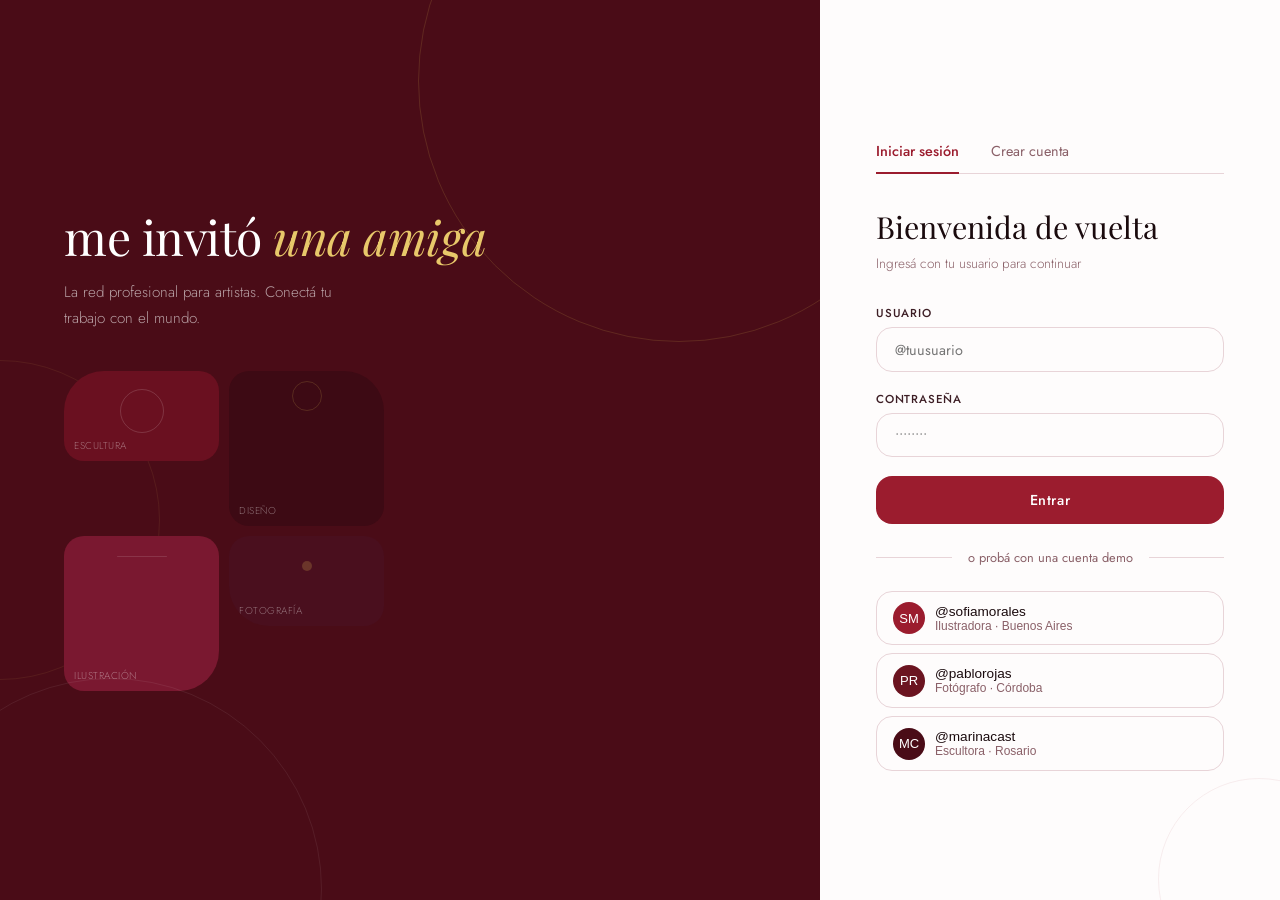
==== index.html @ dffe0378 "primero archivos para primer entrega" ====
<!DOCTYPE html>
<html lang="es">
<head>
  <meta charset="UTF-8">
  <meta name="viewport" content="width=device-width, initial-scale=1.0">
  <title>me invitó una amiga</title>

  <!-- ═══ ESTILOS ═══════════════════════════════════════════ -->
  <!-- 1. Variables y reset global -->
  <link rel="stylesheet" href="css/variables.css">
  <!-- 2. Componentes compartidos (forms, botones) -->
  <link rel="stylesheet" href="css/components.css">
  <!-- 3. Landing / Auth -->
  <link rel="stylesheet" href="css/landing.css">
  <!-- 4. Layout de la app (topbar, sidebars, grid) -->
  <link rel="stylesheet" href="css/layout.css">
  <!-- 5. Feed de publicaciones -->
  <link rel="stylesheet" href="css/feed.css">
  <!-- 6. Perfil y explorar -->
  <link rel="stylesheet" href="css/profile.css">
  <!-- 7. Modal de publicación -->
  <link rel="stylesheet" href="css/modal.css">
  <!-- 8. Responsive / breakpoints -->
  <link rel="stylesheet" href="css/responsive.css">
</head>
<body>

<!-- ═══════════════════════════════════════════════════════════
     LANDING / AUTH
     ═══════════════════════════════════════════════════════════ -->
<div id="landing">

  <!-- Panel izquierdo: marca -->
  <div class="landing-left">
    <div class="lc-arc"></div>
    <div class="brand-name">me invitó<span> una amiga</span></div>
    <p class="brand-tagline">La red profesional para artistas. Conectá tu trabajo con el mundo.</p>
    <div class="landing-art-grid">
      <div class="art-thumb"><div class="thumb-arc"></div><span class="art-thumb-label">Escultura</span></div>
      <div class="art-thumb"><div class="thumb-arc2"></div><span class="art-thumb-label">Diseño</span></div>
      <div class="art-thumb"><div class="thumb-line"></div><span class="art-thumb-label">Ilustración</span></div>
      <div class="art-thumb"><div class="thumb-dot"></div><span class="art-thumb-label">Fotografía</span></div>
    </div>
  </div>

  <!-- Panel derecho: formulario -->
  <div class="landing-right">
    <div class="auth-tabs">
      <button class="auth-tab active" onclick="switchTab('login')">Iniciar sesión</button>
      <button class="auth-tab"        onclick="switchTab('register')">Crear cuenta</button>
    </div>

    <!-- Login -->
    <div id="login-form">
      <h2 class="auth-title">Bienvenida de vuelta</h2>
      <p class="auth-sub">Ingresá con tu usuario para continuar</p>

      <div class="field-group">
        <label class="field-label">Usuario</label>
        <input class="field-input" type="text" id="login-user" placeholder="@tuusuario">
      </div>
      <div class="field-group">
        <label class="field-label">Contraseña</label>
        <input class="field-input" type="password" id="login-pass" placeholder="••••••••">
      </div>
      <button class="btn-primary" onclick="login()">Entrar</button>

      <div class="auth-divider">o probá con una cuenta demo</div>
      <div class="demo-users">
        <button class="demo-user-btn" onclick="loginDemo('sofiamorales')">
          <div class="demo-avatar" style="background:#9b1c2e">SM</div>
          <div class="demo-info">
            <div class="demo-name">@sofiamorales</div>
            <div class="demo-role">Ilustradora · Buenos Aires</div>
          </div>
        </button>
        <button class="demo-user-btn" onclick="loginDemo('pablorojas')">
          <div class="demo-avatar" style="background:#6b1420">PR</div>
          <div class="demo-info">
            <div class="demo-name">@pablorojas</div>
            <div class="demo-role">Fotógrafo · Córdoba</div>
          </div>
        </button>
        <button class="demo-user-btn" onclick="loginDemo('marinacast')">
          <div class="demo-avatar" style="background:#4a0c17">MC</div>
          <div class="demo-info">
            <div class="demo-name">@marinacast</div>
            <div class="demo-role">Escultora · Rosario</div>
          </div>
        </button>
      </div>
    </div>

    <!-- Registro -->
    <div id="register-form" style="display:none">
      <h2 class="auth-title">Creá tu perfil</h2>
      <p class="auth-sub">Unite a la comunidad de artistas</p>

      <div class="field-group">
        <label class="field-label">Nombre completo</label>
        <input class="field-input" type="text" id="reg-name" placeholder="Tu nombre">
      </div>
      <div class="field-group">
        <label class="field-label">Usuario</label>
        <input class="field-input" type="text" id="reg-user" placeholder="@tuusuario">
      </div>
      <div class="field-group">
        <label class="field-label">Disciplina artística</label>
        <select class="field-input field-select" id="reg-discipline">
          <option value="">Seleccioná tu disciplina</option>
          <option>Ilustración</option>
          <option>Fotografía</option>
          <option>Escultura</option>
          <option>Pintura</option>
          <option>Diseño gráfico</option>
          <option>Arte digital</option>
          <option>Cerámica</option>
          <option>Instalación</option>
          <option>Performance</option>
          <option>Otra</option>
        </select>
      </div>
      <div class="field-group">
        <label class="field-label">Contraseña</label>
        <input class="field-input" type="password" id="reg-pass" placeholder="••••••••">
      </div>
      <button class="btn-primary" onclick="register()">Crear mi cuenta</button>
    </div>
  </div>
</div>


<!-- ═══════════════════════════════════════════════════════════
     APP
     ═══════════════════════════════════════════════════════════ -->
<div id="app">

  <!-- ── Topbar ── -->
  <div class="topbar">
    <div class="topbar-brand">me invitó<span> una amiga</span></div>

    <!-- <svg class="search-icon" viewBox="0 0 24 24" fill="none" stroke="currentColor" stroke-width="1.5">
        <circle cx="11" cy="11" r="8"/><path d="m21 21-4.35-4.35"/>
      </svg>-->
    <div class="topbar-search">
     
      <input type="text" placeholder="Buscar artistas, proyectos, disciplinas...">
    </div>

    <div class="topbar-nav">
      <button class="nav-btn active" onclick="showSection('feed')" id="nav-feed">
        <svg viewBox="0 0 24 24"><path d="M3 9l9-7 9 7v11a2 2 0 0 1-2 2H5a2 2 0 0 1-2-2z"/><polyline points="9 22 9 12 15 12 15 22"/></svg>
        Inicio
      </button>
      <button class="nav-btn" onclick="showSection('explore')" id="nav-explore">
        <svg viewBox="0 0 24 24"><circle cx="11" cy="11" r="8"/><line x1="21" y1="21" x2="16.65" y2="16.65"/></svg>
        Explorar
      </button>
      <button class="nav-btn" onclick="showSection('profile')" id="nav-profile">
        <svg viewBox="0 0 24 24"><path d="M20 21v-2a4 4 0 0 0-4-4H8a4 4 0 0 0-4 4v2"/><circle cx="12" cy="7" r="4"/></svg>
        Mi perfil
      </button>
    </div>

    <div class="topbar-avatar" id="topbar-avatar" onclick="showSection('profile')"></div>
  </div>

  <!-- ── Body: 3 columnas ── -->
  <div class="app-body">

    <!-- Sidebar izquierdo -->
    <div class="sidebar-left">
      <div class="profile-card" id="sidebar-profile-card"></div>

      <div class="side-nav">
        <div class="side-nav-item active" onclick="showSection('feed')">
          <svg viewBox="0 0 24 24"><path d="M3 9l9-7 9 7v11a2 2 0 0 1-2 2H5a2 2 0 0 1-2-2z"/><polyline points="9 22 9 12 15 12 15 22"/></svg>
          Feed
        </div>
        <div class="side-nav-item" onclick="showSection('profile')">
          <svg viewBox="0 0 24 24"><rect x="3" y="3" width="7" height="7"/><rect x="14" y="3" width="7" height="7"/><rect x="14" y="14" width="7" height="7"/><rect x="3" y="14" width="7" height="7"/></svg>
          Mis proyectos
        </div>
        <div class="side-nav-item">
          <svg viewBox="0 0 24 24"><path d="M17 21v-2a4 4 0 0 0-4-4H5a4 4 0 0 0-4 4v2"/><circle cx="9" cy="7" r="4"/><path d="M23 21v-2a4 4 0 0 0-3-3.87"/><path d="M16 3.13a4 4 0 0 1 0 7.75"/></svg>
          Red
          <span class="badge">3</span>
        </div>
        <div class="side-nav-item">
          <svg viewBox="0 0 24 24"><path d="M18 20V10"/><path d="M12 20V4"/><path d="M6 20v-6"/></svg>
          Estadísticas
        </div>
      </div>
    </div>

    <!-- Contenido principal -->
    <div class="main-feed">

      <!-- ── Sección: Feed ── -->
      <div id="section-feed">
        <div class="publish-box">
          <div class="publish-row">
            <div class="publish-avatar" id="publish-avatar"></div>
            <button class="publish-trigger" onclick="openModal()">¿Qué proyecto querés compartir hoy?</button>
          </div>
          <div class="publish-actions">
            <button class="pub-action" onclick="openModal()">
              <svg viewBox="0 0 24 24"><rect x="3" y="3" width="18" height="18" rx="2"/><circle cx="8.5" cy="8.5" r="1.5"/><polyline points="21 15 16 10 5 21"/></svg>
              Imagen
            </button>
            <button class="pub-action" onclick="openModal()">
              <svg viewBox="0 0 24 24"><polygon points="23 7 16 12 23 17 23 7"/><rect x="1" y="5" width="15" height="14" rx="2" ry="2"/></svg>
              Video
            </button>
            <button class="pub-action" onclick="openModal()">
              <svg viewBox="0 0 24 24"><path d="M14 2H6a2 2 0 0 0-2 2v16a2 2 0 0 0 2 2h12a2 2 0 0 0 2-2V8z"/><polyline points="14 2 14 8 20 8"/></svg>
              Proyecto
            </button>
          </div>
        </div>
        <div id="feed-posts"></div>
      </div>

      <!-- ── Sección: Explorar ── -->
      <div id="section-explore" style="display:none">
        <div style="background:var(--paper);border:1px solid var(--border);border-radius:12px;padding:1.25rem;margin-bottom:1rem">
          <h2 style="font-family:'Playfair Display',serif;font-size:1.3rem;font-weight:600;margin-bottom:0.75rem">
            Explorar por disciplina
          </h2>
          <div class="discipline-list" id="explore-disciplines"></div>
        </div>
        <div id="explore-grid" class="projects-grid"></div>
      </div>

      <!-- ── Sección: Perfil ── -->
      <div id="section-profile" style="display:none">
        <div class="profile-hero">
          <div class="profile-cover">
            <button class="profile-cover-edit" onclick="alert('Editor de portada próximamente')">Editar portada</button>
          </div>
          <div class="profile-info-row">
            <div class="profile-big-avatar" id="profile-big-avatar"></div>
            <div class="profile-details">
              <div class="profile-name"         id="profile-name-text"></div>
              <div class="profile-role-line"     id="profile-role-text"></div>
              <div class="profile-location">
                <svg viewBox="0 0 24 24"><path d="M21 10c0 7-9 13-9 13s-9-6-9-13a9 9 0 0 1 18 0z"/><circle cx="12" cy="10" r="3"/></svg>
                <span id="profile-location-text">Argentina</span>
              </div>
            </div>
          </div>
          <div class="profile-cta">
            <button class="btn-edit" onclick="alert('Editar perfil — próximamente')">
              <svg style="width:14px;height:14px;stroke:currentColor;fill:none;stroke-width:2;vertical-align:-1px;margin-right:4px" viewBox="0 0 24 24">
                <path d="M11 4H4a2 2 0 0 0-2 2v14a2 2 0 0 0 2 2h14a2 2 0 0 0 2-2v-7"/>
                <path d="M18.5 2.5a2.121 2.121 0 0 1 3 3L12 15l-4 1 1-4 9.5-9.5z"/>
              </svg>
              Editar perfil
            </button>
            <button class="btn-accent" onclick="openModal()">+ Nuevo proyecto</button>
          </div>
          <div class="profile-stats-row">
            <div class="pstat"><span class="pstat-num" id="stat-projects">0</span><span class="pstat-label">Proyectos</span></div>
            <div class="pstat"><span class="pstat-num">127</span><span class="pstat-label">Seguidores</span></div>
            <div class="pstat"><span class="pstat-num">84</span><span class="pstat-label">Siguiendo</span></div>
            <div class="pstat"><span class="pstat-num" id="stat-likes">0</span><span class="pstat-label">Me gusta recibidos</span></div>
          </div>
          <div class="profile-bio-section">
            <div class="section-label">Bio</div>
            <p class="profile-bio-text" id="profile-bio-text"></p>
          </div>
        </div>

        <div style="background:var(--paper);border:1px solid var(--border);border-radius:12px;padding:1.25rem">
          <div style="display:flex;align-items:center;justify-content:space-between;margin-bottom:1rem">
            <h3 style="font-family:'Playfair Display',serif;font-size:1.15rem;font-weight:600">Proyectos publicados</h3>
            <button class="btn-accent" onclick="openModal()" style="font-size:0.8rem;padding:0.4rem 1rem">+ Agregar</button>
          </div>
          <div class="projects-grid" id="profile-projects-grid"></div>
        </div>
      </div>

    </div><!-- /main-feed -->

    <!-- Sidebar derecho -->
    <div class="sidebar-right">
      <div class="widget">
        <div class="widget-title">Artistas sugeridos</div>
        <div id="suggested-artists"></div>
        <a href="#" style="font-size:0.8rem;color:var(--crimson);text-decoration:none"
           onclick="showSection('explore');return false">Ver más →</a>
      </div>
      <div class="widget">
        <div class="widget-title">Disciplinas activas</div>
        <div class="discipline-list">
          <span class="disc-tag active">Ilustración</span>
          <span class="disc-tag">Fotografía</span>
          <span class="disc-tag">Escultura</span>
          <span class="disc-tag">Pintura</span>
          <span class="disc-tag">Arte digital</span>
          <span class="disc-tag">Cerámica</span>
        </div>
      </div>
      <div class="widget">
        <div class="widget-title">Convocatorias</div>
        <div style="font-size:0.82rem;color:var(--ink2);line-height:1.7">
          <div style="margin-bottom:8px;padding-bottom:8px;border-bottom:1px solid var(--border)">
            <div style="font-weight:500;color:var(--ink)">Bienal de Arte Joven 2026</div>
            <div style="color:var(--ink3);font-size:0.75rem">Cierre: 30 jul · CCEBA</div>
          </div>
          <div style="margin-bottom:8px;padding-bottom:8px;border-bottom:1px solid var(--border)">
            <div style="font-weight:500;color:var(--ink)">Premio Klemm</div>
            <div style="color:var(--ink3);font-size:0.75rem">Cierre: 15 ago · Fundación Klemm</div>
          </div>
          <div>
            <div style="font-weight:500;color:var(--ink)">Residencia en Berlín</div>
            <div style="color:var(--ink3);font-size:0.75rem">Cierre: 1 sep · Goethe Institut</div>
          </div>
        </div>
      </div>
    </div><!-- /sidebar-right -->

  </div><!-- /app-body -->
</div><!-- /app -->


<!-- ═══════════════════════════════════════════════════════════
     MODAL — Publicar proyecto
     ═══════════════════════════════════════════════════════════ -->
<div class="modal-overlay" id="project-modal">
  <div class="modal">
    <div class="modal-header">
      <div class="modal-title">Publicar proyecto</div>
      <button class="modal-close" onclick="closeModal()">
        <svg viewBox="0 0 24 24"><line x1="18" y1="6" x2="6" y2="18"/><line x1="6" y1="6" x2="18" y2="18"/></svg>
      </button>
    </div>
    <div class="modal-body">
      <div class="field-group">
        <label class="field-label">Título del proyecto</label>
        <input class="field-input" type="text" id="proj-title" placeholder="Ej: Serie fotográfica «Raíces»">
      </div>
      <div class="form-row">
        <div class="field-group">
          <label class="field-label">Disciplina</label>
          <select class="field-input field-select" id="proj-discipline">
            <option value="">Seleccioná</option>
            <option>Ilustración</option>
            <option>Fotografía</option>
            <option>Escultura</option>
            <option>Pintura</option>
            <option>Diseño gráfico</option>
            <option>Arte digital</option>
            <option>Cerámica</option>
            <option>Instalación</option>
            <option>Performance</option>
          </select>
        </div>
        <div class="field-group">
          <label class="field-label">Año</label>
          <input class="field-input" type="number" id="proj-year" placeholder="2026" min="1900" max="2099">
        </div>
      </div>
      <div class="field-group">
        <label class="field-label">Descripción</label>
        <textarea class="field-input" id="proj-desc" rows="3"
          placeholder="Contá de qué trata tu proyecto, qué técnica usaste, qué querías explorar..."></textarea>
      </div>
      <div class="field-group">
        <label class="field-label">Imagen del proyecto</label>
        <div class="img-upload" id="img-upload-area">
          <input type="file" accept="image/*" onchange="previewImage(this)">
          <div class="img-upload-icon">🖼</div>
          <div class="img-upload-text">
            Arrastrá o hacé click para subir una imagen<br>
            <span style="font-size:0.72rem;color:var(--ink3)">JPG, PNG, WEBP · hasta 10MB</span>
          </div>
          <img class="img-preview" id="img-preview">
        </div>
      </div>
      <div class="field-group">
        <label class="field-label">Etiquetas</label>
        <div class="tags-input" id="tags-container"
             onclick="document.getElementById('tag-input').focus()">
          <input class="tags-input-field" id="tag-input"
                 placeholder="Escribí y presioná Enter"
                 onkeydown="handleTagInput(event)">
        </div>
      </div>
    </div>
    <div class="modal-footer">
      <button class="btn-secondary" onclick="closeModal()">Cancelar</button>
      <button class="btn-accent"    onclick="publishProject()">Publicar proyecto</button>
    </div>
  </div>
</div>


<!-- ═══════════════════════════════════════════════════════════
     SCRIPTS (orden: datos → lógica → init)
     ═══════════════════════════════════════════════════════════ -->
<script src="js/data.js"></script>
<script src="js/auth.js"></script>
<script src="js/navigation.js"></script>
<script src="js/feed.js"></script>
<script src="js/profile.js"></script>
<script src="js/explore.js"></script>
<script src="js/modal.js"></script>

</body>
</html>
---- css/variables.css ----
/* ════════════════════════════════════════
   VARIABLES & RESET — me invitó una amiga
   ════════════════════════════════════════ */

@import url('https://fonts.googleapis.com/css2?family=Playfair+Display:ital,wght@0,400;0,600;1,400;1,600&family=Jost:wght@300;400;500&display=swap');

* {
  margin: 0;
  padding: 0;
  box-sizing: border-box;
}

:root {
  /* — Carmesí (principal) */
  --crimson:       #9b1c2e;
  --crimson2:      #b52238;
  --crimson3:      #7a1524;
  --crimson-deep:  #4a0c17;
  --crimson-light: #f5dde1;
  --crimson-pale:  #fdf0f2;

  /* — Dorado (acento) */
  --gold:       #c9a84c;
  --gold2:      #e8c86a;
  --gold-light: #faf3e0;

  /* — Tintas */
  --ink:  #1a0a0d;
  --ink2: #3d1e25;
  --ink3: #8a6068;

  /* — Fondos "paper" */
  --paper:  #fefcfc;
  --paper2: #faf5f6;
  --paper3: #f3eaec;

  /* — Bordes */
  --border:  #e8d4d8;
  --border2: #d4b8be;

  /* — Radios */
  --radius:    16px;
  --radius-sm: 10px;

  /* — Layout */
  --sidebar: 260px;
}

body {
  font-family: 'Jost', sans-serif;
  background: var(--paper3);
  color: var(--ink);
  min-height: 100vh;
  font-size: 15px;
}
---- css/components.css ----
/* ════════════════════════════════════════
   COMPONENTES COMPARTIDOS — forms, botones
   me invitó una amiga
   ════════════════════════════════════════ */

/* ── Campos de formulario ── */
.field-group { margin-bottom: 1.2rem; }

.field-label {
  display: block;
  font-size: 0.72rem;
  font-weight: 500;
  color: var(--ink2);
  margin-bottom: 6px;
  text-transform: uppercase;
  letter-spacing: 0.07em;
}

.field-input {
  width: 100%;
  padding: 0.7rem 1.1rem;
  border: 1px solid var(--border);
  border-radius: var(--radius);
  font-family: 'Jost', sans-serif;
  font-size: 0.9rem;
  background: var(--paper);
  color: var(--ink);
  transition: border-color 0.2s, box-shadow 0.2s;
  outline: none;
}
.field-input:focus {
  border-color: var(--crimson);
  box-shadow: 0 0 0 3px rgba(155, 28, 46, 0.08);
}

.field-select {
  appearance: none;
  background-image: url("data:image/svg+xml,%3Csvg xmlns='http://www.w3.org/2000/svg' width='12' height='12' viewBox='0 0 24 24'%3E%3Cpath fill='%238a6068' d='M7 10l5 5 5-5z'/%3E%3C/svg%3E");
  background-repeat: no-repeat;
  background-position: right 12px center;
}

/* ── Botones ── */
.btn-primary {
  width: 100%;
  padding: 0.85rem;
  background: var(--crimson);
  color: #fff;
  border: none;
  border-radius: var(--radius);
  font-family: 'Jost', sans-serif;
  font-size: 0.9rem;
  font-weight: 500;
  cursor: pointer;
  transition: background 0.2s, transform 0.1s;
  letter-spacing: 0.04em;
}
.btn-primary:hover  { background: var(--crimson2); }
.btn-primary:active { transform: scale(0.99); }

.btn-secondary {
  padding: 0.65rem 1.25rem;
  border: 1px solid var(--border);
  border-radius: var(--radius);
  background: none;
  font-family: 'Jost', sans-serif;
  font-size: 0.875rem;
  cursor: pointer;
  color: var(--ink2);
  transition: background 0.15s;
}
.btn-secondary:hover { background: var(--paper2); }

.btn-accent {
  padding: 0.65rem 1.5rem;
  background: var(--crimson);
  color: #fff;
  border: none;
  border-radius: var(--radius);
  font-family: 'Jost', sans-serif;
  font-size: 0.875rem;
  font-weight: 500;
  cursor: pointer;
  transition: background 0.2s;
}
.btn-accent:hover { background: var(--crimson2); }

.btn-edit {
  padding: 0.5rem 1.25rem;
  border: 1px solid var(--border);
  border-radius: 20px;
  background: none;
  font-size: 0.85rem;
  cursor: pointer;
  color: var(--ink2);
  font-family: 'Jost', sans-serif;
  transition: background 0.15s;
}
.btn-edit:hover { background: var(--paper2); }

.btn-follow {
  padding: 0.3rem 0.85rem;
  border: 1px solid var(--crimson);
  border-radius: 20px;
  background: none;
  color: var(--crimson);
  font-size: 0.75rem;
  cursor: pointer;
  transition: background 0.15s, color 0.15s;
  white-space: nowrap;
  font-family: 'Jost', sans-serif;
}
.btn-follow:hover,
.btn-follow.following { background: var(--crimson); color: #fff; }
---- css/landing.css ----
/* ════════════════════════════════════════
   LANDING / AUTH — me invitó una amiga
   ════════════════════════════════════════ */

/* ── Contenedor principal ── */
#landing {
  display: flex;
  min-height: 100vh;
  align-items: stretch;
}

/* ── Panel izquierdo (marca) ── */
.landing-left {
  flex: 1;
  background: var(--crimson-deep);
  display: flex;
  flex-direction: column;
  justify-content: center;
  padding: 4rem;
  position: relative;
  overflow: hidden;
}

/* Arco decorativo superior */
.landing-left::before {
  content: '';
  position: absolute;
  top: -180px;
  right: -120px;
  width: 520px;
  height: 520px;
  border: 1.5px solid rgba(201, 168, 76, 0.18);
  border-radius: 50%;
}

/* Arco decorativo inferior */
.landing-left::after {
  content: '';
  position: absolute;
  bottom: -200px;
  left: -100px;
  width: 420px;
  height: 420px;
  border: 1px solid rgba(255, 255, 255, 0.07);
  border-radius: 50%;
}

/* Tercer arco central */
.lc-arc {
  position: absolute;
  top: 40%;
  left: -160px;
  width: 320px;
  height: 320px;
  border: 1px solid rgba(201, 168, 76, 0.1);
  border-radius: 50%;
  pointer-events: none;
}

/* ── Tipografía de marca ── */
.brand-name {
  font-family: 'Playfair Display', serif;
  font-size: 3rem;
  font-weight: 400;
  color: #fff;
  letter-spacing: -0.5px;
  line-height: 1.15;
}
.brand-name span {
  font-style: italic;
  color: var(--gold2);
}

.brand-tagline {
  font-size: 0.95rem;
  color: rgba(255, 255, 255, 0.6);
  margin-top: 1rem;
  font-weight: 300;
  line-height: 1.7;
  max-width: 300px;
}

/* ── Grid decorativo de thumbnails ── */
.landing-art-grid {
  display: grid;
  grid-template-columns: 1fr 1fr;
  gap: 10px;
  margin-top: 2.5rem;
  max-width: 320px;
}

.art-thumb {
  border-radius: 20px;
  overflow: hidden;
  aspect-ratio: 1;
  position: relative;
}

.art-thumb:nth-child(1) { background: #6a1020; aspect-ratio: auto; height: 90px; border-radius: 40px 20px 20px 20px; }
.art-thumb:nth-child(2) { background: #3d0a14; border-radius: 20px 40px 20px 20px; }
.art-thumb:nth-child(3) { background: #7a1830; border-radius: 20px 20px 40px 20px; }
.art-thumb:nth-child(4) { background: #4a0f1e; aspect-ratio: auto; height: 90px; border-radius: 20px 20px 20px 40px; }

.art-thumb-label {
  position: absolute;
  bottom: 8px;
  left: 10px;
  font-size: 10px;
  color: rgba(255, 255, 255, 0.4);
  font-weight: 300;
  letter-spacing: 0.05em;
  text-transform: uppercase;
}

/* Elementos geométricos decorativos dentro de thumbs */
.thumb-arc  { width: 44px; height: 44px; border: 1px solid rgba(255,255,255,0.15); border-radius: 50%; margin: 18px auto; }
.thumb-arc2 { width: 30px; height: 30px; border: 1px solid rgba(201,168,76,0.2);  border-radius: 50%; margin: 10px auto; }
.thumb-line { width: 50px; height: 1px; background: rgba(255,255,255,0.12); margin: 20px auto; border-radius: 1px; }
.thumb-dot  { width: 10px; height: 10px; border-radius: 50%; background: rgba(201,168,76,0.25); margin: 25px auto; }

/* ── Panel derecho (formulario) ── */
.landing-right {
  width: 460px;
  background: var(--paper);
  display: flex;
  flex-direction: column;
  justify-content: center;
  padding: 4rem 3.5rem;
  position: relative;
  overflow: hidden;
}

/* Curva decorativa en la esquina */
.landing-right::before {
  content: '';
  position: absolute;
  bottom: -80px;
  right: -80px;
  width: 200px;
  height: 200px;
  border: 1px solid rgba(155, 28, 46, 0.07);
  border-radius: 50%;
  pointer-events: none;
}

/* ── Tabs login / registro ── */
.auth-tabs {
  display: flex;
  gap: 0;
  margin-bottom: 2rem;
  border-bottom: 1px solid var(--border);
}

.auth-tab {
  background: none;
  border: none;
  padding: 0.75rem 0;
  margin-right: 2rem;
  font-family: 'Jost', sans-serif;
  font-size: 0.9rem;
  color: var(--ink3);
  cursor: pointer;
  position: relative;
  transition: color 0.2s;
}
.auth-tab.active { color: var(--crimson); font-weight: 500; }
.auth-tab.active::after {
  content: '';
  position: absolute;
  bottom: -1px;
  left: 0;
  right: 0;
  height: 2px;
  background: var(--crimson);
}

.auth-title {
  font-family: 'Playfair Display', serif;
  font-size: 1.9rem;
  font-weight: 400;
  color: var(--ink);
  margin-bottom: 0.4rem;
}
.auth-sub {
  font-size: 0.85rem;
  color: var(--ink3);
  margin-bottom: 2rem;
  font-weight: 300;
}

/* ── Divisor y cuentas demo ── */
.auth-divider {
  display: flex;
  align-items: center;
  gap: 1rem;
  margin: 1.5rem 0;
  color: var(--ink3);
  font-size: 0.8rem;
}
.auth-divider::before,
.auth-divider::after {
  content: '';
  flex: 1;
  height: 1px;
  background: var(--border);
}

.demo-users { display: flex; flex-direction: column; gap: 8px; }

.demo-user-btn {
  padding: 0.65rem 1rem;
  border: 1px solid var(--border);
  border-radius: var(--radius);
  background: none;
  cursor: pointer;
  display: flex;
  align-items: center;
  gap: 10px;
  transition: border-color 0.2s, background 0.2s;
  text-align: left;
}
.demo-user-btn:hover {
  border-color: var(--crimson);
  background: var(--crimson-pale);
}

.demo-avatar {
  width: 32px;
  height: 32px;
  border-radius: 50%;
  display: flex;
  align-items: center;
  justify-content: center;
  font-size: 13px;
  font-weight: 500;
  color: #fff;
  flex-shrink: 0;
}
.demo-info  { flex: 1; }
.demo-name  { font-size: 0.85rem; font-weight: 500; color: var(--ink); }
.demo-role  { font-size: 0.75rem; color: var(--ink3); }
---- css/layout.css ----
/* ════════════════════════════════════════
   APP LAYOUT & NAVEGACIÓN
   me invitó una amiga
   ════════════════════════════════════════ */

/* ── Shell principal de la app ── */
#app {
  display: none;
  min-height: 100vh;
  background: var(--paper3);
}

/* ── Topbar ── */
.topbar {
  position: sticky;
  top: 0;
  z-index: 100;
  background: var(--paper);
  border-bottom: 1px solid var(--border);
  height: 58px;
  display: flex;
  align-items: center;
  padding: 0 1.5rem;
  gap: 1.5rem;
}

.topbar-brand {
  font-family: 'Playfair Display', serif;
  font-size: 1.45rem;
  font-weight: 400;
  color: var(--crimson);
  letter-spacing: -0.3px;
  white-space: nowrap;
  line-height: 1;
}
.topbar-brand span {
  font-style: italic;
  color: var(--gold);
}

/* ── Buscador ── */
.topbar-search {
  flex: 1;
  max-width: 400px;
  position: relative;
}
.topbar-search input {
  width: 100%;
  padding: 0.45rem 0.9rem 0.45rem 2.2rem;
  border: 1px solid var(--border);
  border-radius: 24px;
  font-size: 0.85rem;
  background: var(--paper2);
  color: var(--ink);
  outline: none;
  transition: border-color 0.2s;
  font-family: 'Jost', sans-serif;
}
.topbar-search input:focus {
  border-color: var(--crimson);
  background: var(--paper);
}
/*
.search-icon {
  position: absolute;
  left: 9px;
  top: 50%;
  transform: translateY(-50%);
  color: var(--ink3);
  font-size: 14px;
  width: 14px;  
  height: 14px; 
} */

/* ── Navegación principal ── */
.topbar-nav {
  display: flex;
  gap: 0.2rem;
  margin-left: auto;
}

.nav-btn {
  background: none;
  border: none;
  padding: 0.4rem 0.75rem;
  border-radius: var(--radius-sm);
  color: var(--ink3);
  font-size: 0.8rem;
  cursor: pointer;
  display: flex;
  flex-direction: column;
  align-items: center;
  gap: 2px;
  transition: color 0.2s, background 0.2s;
  font-family: 'Jost', sans-serif;
  white-space: nowrap;
}
.nav-btn svg          { width: 20px; height: 20px; stroke: currentColor; fill: none; stroke-width: 1.5; }
.nav-btn.active       { color: var(--crimson); }
.nav-btn.active svg   { stroke: var(--crimson); }
.nav-btn:hover        { background: var(--paper2); color: var(--ink); }

.topbar-avatar {
  width: 34px;
  height: 34px;
  border-radius: 50%;
  display: flex;
  align-items: center;
  justify-content: center;
  font-size: 13px;
  font-weight: 500;
  color: #fff;
  cursor: pointer;
  flex-shrink: 0;
  margin-left: 0.5rem;
  border: 2px solid var(--gold);
}

/* ── Body de la app (3 columnas) ── */
.app-body {
  display: flex;
  max-width: 1200px;
  margin: 0 auto;
  padding: 1.5rem;
  gap: 1.5rem;
}

.sidebar-left  { width: var(--sidebar); flex-shrink: 0; }
.main-feed     { flex: 1; min-width: 0; }
.sidebar-right { width: 260px; flex-shrink: 0; }

/* ── Sidebar izquierdo: tarjeta de perfil mini ── */
.profile-card {
  background: var(--paper);
  border: 1px solid var(--border);
  border-radius: 20px;
  overflow: hidden;
  margin-bottom: 1rem;
}

.profile-card-cover {
  height: 64px;
  background: linear-gradient(135deg, var(--crimson-deep) 0%, var(--crimson) 60%, var(--crimson2) 100%);
  position: relative;
  overflow: hidden;
}
.profile-card-cover::after {
  content: '';
  position: absolute;
  bottom: -30px;
  right: -30px;
  width: 90px;
  height: 90px;
  border: 1px solid rgba(201, 168, 76, 0.25);
  border-radius: 50%;
}

.profile-card-body     { padding: 0 1rem 1rem; margin-top: -24px; }
.profile-card-avatar   { width: 48px; height: 48px; border-radius: 50%; border: 3px solid var(--paper); display: flex; align-items: center; justify-content: center; font-size: 16px; font-weight: 500; color: #fff; margin-bottom: 8px; }
.profile-card-name     { font-family: 'Playfair Display', serif; font-size: 1rem; font-weight: 600; color: var(--ink); line-height: 1.2; }
.profile-card-role     { font-size: 0.75rem; color: var(--ink3); margin: 2px 0 8px; }
.profile-card-stats    { display: grid; grid-template-columns: 1fr 1fr; gap: 6px; margin-top: 10px; padding-top: 10px; border-top: 1px solid var(--border); }
.stat-item             { text-align: center; }
.stat-num              { font-size: 1rem; font-weight: 500; color: var(--crimson); display: block; }
.stat-label            { font-size: 0.68rem; color: var(--ink3); }

/* ── Sidebar izquierdo: navegación secundaria ── */
.side-nav {
  background: var(--paper);
  border: 1px solid var(--border);
  border-radius: 20px;
  padding: 0.5rem;
  margin-bottom: 1rem;
}

.side-nav-item {
  display: flex;
  align-items: center;
  gap: 10px;
  padding: 0.55rem 0.75rem;
  cursor: pointer;
  transition: background 0.15s;
  color: var(--ink2);
  font-size: 0.875rem;
  border-radius: 12px;
}
.side-nav-item:hover,
.side-nav-item.active { background: var(--crimson-light); color: var(--crimson); }
.side-nav-item svg    { width: 18px; height: 18px; stroke: currentColor; fill: none; stroke-width: 1.5; flex-shrink: 0; }
.side-nav-item .badge { margin-left: auto; background: var(--crimson); color: #fff; font-size: 10px; padding: 1px 6px; border-radius: 10px; }

/* ── Sidebar derecho: widgets ── */
.widget {
  background: var(--paper);
  border: 1px solid var(--border);
  border-radius: 20px;
  padding: 1rem 1.25rem;
  margin-bottom: 1rem;
}
.widget-title {
  font-family: 'Playfair Display', serif;
  font-size: 0.95rem;
  font-weight: 600;
  color: var(--ink);
  margin-bottom: 0.75rem;
  padding-bottom: 0.5rem;
  border-bottom: 1px solid var(--border);
}

/* Artistas sugeridos */
.artist-suggest { display: flex; align-items: center; gap: 9px; margin-bottom: 0.75rem; }
.suggest-avatar { width: 36px; height: 36px; border-radius: 50%; display: flex; align-items: center; justify-content: center; font-size: 13px; font-weight: 500; color: #fff; flex-shrink: 0; }
.suggest-info   { flex: 1; min-width: 0; }
.suggest-name   { font-size: 0.85rem; font-weight: 500; color: var(--ink); white-space: nowrap; overflow: hidden; text-overflow: ellipsis; }
.suggest-role   { font-size: 0.72rem; color: var(--ink3); }

/* Disciplinas / tags de filtro */
.discipline-list { display: flex; flex-wrap: wrap; gap: 6px; }
.disc-tag {
  padding: 4px 14px;
  border-radius: 20px;
  border: 1px solid var(--border);
  font-size: 0.78rem;
  cursor: pointer;
  transition: all 0.15s;
  color: var(--ink2);
}
.disc-tag:hover,
.disc-tag.active { background: var(--crimson); color: #fff; border-color: var(--crimson); }
---- css/feed.css ----
/* ════════════════════════════════════════
   FEED — tarjetas de publicación
   me invitó una amiga
   ════════════════════════════════════════ */

/* ── Caja de publicación ── */
.publish-box {
  background: var(--paper);
  border: 1px solid var(--border);
  border-radius: 20px;
  padding: 1rem 1.25rem;
  margin-bottom: 1rem;
}

.publish-row    { display: flex; gap: 10px; align-items: center; }

.publish-avatar {
  width: 38px;
  height: 38px;
  border-radius: 50%;
  display: flex;
  align-items: center;
  justify-content: center;
  font-size: 14px;
  font-weight: 500;
  color: #fff;
  flex-shrink: 0;
  border: 2px solid var(--gold);
}

.publish-trigger {
  flex: 1;
  padding: 0.6rem 1.2rem;
  border: 1px solid var(--border);
  border-radius: 24px;
  background: var(--paper2);
  color: var(--ink3);
  font-size: 0.875rem;
  cursor: pointer;
  text-align: left;
  transition: border-color 0.2s, background 0.2s;
  font-family: 'Jost', sans-serif;
}
.publish-trigger:hover {
  border-color: var(--crimson);
  background: var(--paper);
  color: var(--ink);
}

.publish-actions {
  display: flex;
  gap: 0.5rem;
  margin-top: 0.75rem;
  padding-top: 0.75rem;
  border-top: 1px solid var(--border);
}

.pub-action {
  background: none;
  border: none;
  padding: 0.45rem 0.75rem;
  border-radius: var(--radius-sm);
  color: var(--ink2);
  font-size: 0.8rem;
  cursor: pointer;
  display: flex;
  align-items: center;
  gap: 6px;
  transition: background 0.15s, color 0.15s;
  font-family: 'Jost', sans-serif;
}
.pub-action:hover { background: var(--crimson-light); color: var(--crimson); }
.pub-action svg   { width: 16px; height: 16px; stroke: currentColor; fill: none; stroke-width: 1.5; }

/* ── Tarjetas del feed ── */
.feed-card {
  background: var(--paper);
  border: 1px solid var(--border);
  border-radius: 20px;
  margin-bottom: 1rem;
  overflow: hidden;
}

/* Cabecera de tarjeta */
.card-header {
  padding: 1rem 1.25rem 0.75rem;
  display: flex;
  align-items: flex-start;
  gap: 10px;
}

.card-avatar {
  width: 42px;
  height: 42px;
  border-radius: 50%;
  display: flex;
  align-items: center;
  justify-content: center;
  font-size: 14px;
  font-weight: 500;
  color: #fff;
  flex-shrink: 0;
}

.card-author-info { flex: 1; }
.card-author-name { font-weight: 500; font-size: 0.9rem; color: var(--ink); }
.card-author-role { font-size: 0.78rem; color: var(--ink3); }
.card-time        { font-size: 0.75rem; color: var(--ink3); }

.card-menu {
  margin-left: auto;
  background: none;
  border: none;
  cursor: pointer;
  color: var(--ink3);
  padding: 4px;
  border-radius: 50%;
  transition: background 0.15s;
}
.card-menu:hover { background: var(--paper2); }
.card-menu svg   { width: 18px; height: 18px; stroke: currentColor; fill: none; stroke-width: 1.5; }

/* Cuerpo de tarjeta */
.card-body            { padding: 0 1.25rem 0.75rem; }
.card-project-title   { font-family: 'Playfair Display', serif; font-size: 1.1rem; font-weight: 600; color: var(--ink); margin-bottom: 4px; }
.card-desc            { font-size: 0.875rem; color: var(--ink2); line-height: 1.6; margin-bottom: 10px; }
.card-tags            { display: flex; flex-wrap: wrap; gap: 5px; margin-bottom: 10px; }
.card-tag             { font-size: 0.72rem; padding: 3px 10px; border-radius: 14px; background: var(--gold-light); color: #8a6a1a; }
.card-tag.discipline  { background: var(--crimson-light); color: var(--crimson); }

/* Imagen y placeholder */
.card-image {
  width: 100%;
  max-height: 340px;
  object-fit: cover;
  display: block;
  background: var(--paper3);
}

.card-placeholder {
  height: 200px;
  background: var(--paper2);
  display: flex;
  align-items: center;
  justify-content: center;
  position: relative;
  overflow: hidden;
}
/* Arcos decorativos en placeholder */
.card-placeholder::before {
  content: '';
  position: absolute;
  bottom: -40px;
  right: -40px;
  width: 140px;
  height: 140px;
  border: 1px solid rgba(155, 28, 46, 0.1);
  border-radius: 50%;
}
.card-placeholder::after {
  content: '';
  position: absolute;
  top: -30px;
  left: -30px;
  width: 100px;
  height: 100px;
  border: 1px solid rgba(155, 28, 46, 0.07);
  border-radius: 50%;
}
.card-placeholder-shape { opacity: 0.1; color: var(--crimson); position: relative; z-index: 1; }

/* Footer con acciones */
.card-footer {
  padding: 0.75rem 1.25rem;
  border-top: 1px solid var(--border);
  display: flex;
  align-items: center;
  gap: 0.25rem;
}

.card-action {
  background: none;
  border: none;
  padding: 0.45rem 0.75rem;
  border-radius: var(--radius-sm);
  color: var(--ink3);
  font-size: 0.8rem;
  cursor: pointer;
  display: flex;
  align-items: center;
  gap: 5px;
  transition: background 0.15s, color 0.15s;
  font-family: 'Jost', sans-serif;
}
.card-action:hover     { background: var(--crimson-light); color: var(--crimson); }
.card-action.liked     { color: var(--crimson); }
.card-action svg       { width: 16px; height: 16px; stroke: currentColor; fill: none; stroke-width: 1.5; }
.card-action.liked svg { fill: var(--crimson-light); }
.card-action-count     { font-size: 0.8rem; }
.card-action-sep       { margin-left: auto; }
---- css/profile.css ----
/* ════════════════════════════════════════
   PERFIL & EXPLORAR
   me invitó una amiga
   ════════════════════════════════════════ */

/* ── Perfil: hero con portada ── */
.profile-hero {
  background: var(--paper);
  border: 1px solid var(--border);
  border-radius: 20px;
  overflow: hidden;
  margin-bottom: 1rem;
}

.profile-cover {
  height: 120px;
  position: relative;
  overflow: hidden;
  background: var(--crimson-deep);
}
/* Arco dorado */
.profile-cover::before {
  content: '';
  position: absolute;
  bottom: -50px;
  right: -50px;
  width: 180px;
  height: 180px;
  border: 1px solid rgba(201, 168, 76, 0.25);
  border-radius: 50%;
}
/* Arco blanco sutil */
.profile-cover::after {
  content: '';
  position: absolute;
  top: -60px;
  left: 30%;
  width: 220px;
  height: 220px;
  border: 1px solid rgba(255, 255, 255, 0.06);
  border-radius: 50%;
}

.profile-cover-edit {
  position: absolute;
  right: 12px;
  bottom: 12px;
  z-index: 2;
  background: rgba(0, 0, 0, 0.4);
  border: none;
  border-radius: 10px;
  padding: 6px 12px;
  color: #fff;
  font-size: 12px;
  cursor: pointer;
  font-family: 'Jost', sans-serif;
}

.profile-info-row {
  display: flex;
  align-items: flex-end;
  gap: 1rem;
  padding: 0 1.5rem;
  margin-top: -32px;
}

.profile-big-avatar {
  width: 80px;
  height: 80px;
  border-radius: 50%;
  border: 4px solid var(--paper);
  display: flex;
  align-items: center;
  justify-content: center;
  font-size: 26px;
  font-weight: 500;
  color: #fff;
  flex-shrink: 0;
  outline: 3px solid var(--gold);
}

.profile-details      { flex: 1; padding-bottom: 1rem; }
.profile-name         { font-family: 'Playfair Display', serif; font-size: 1.45rem; font-weight: 600; color: var(--ink); line-height: 1.2; }
.profile-role-line    { font-size: 0.875rem; color: var(--ink3); margin: 3px 0; }
.profile-location     { font-size: 0.8rem; color: var(--ink3); display: flex; align-items: center; gap: 4px; }
.profile-location svg { width: 14px; height: 14px; stroke: currentColor; fill: none; stroke-width: 1.5; }

.profile-cta { display: flex; gap: 0.5rem; padding: 0 1.5rem 1.25rem; }

/* Estadísticas del perfil */
.profile-stats-row {
  display: flex;
  gap: 2rem;
  padding: 1rem 1.5rem;
  border-top: 1px solid var(--border);
}
.pstat       { text-align: center; }
.pstat-num   { font-family: 'Playfair Display', serif; font-size: 1.5rem; font-weight: 600; color: var(--crimson); display: block; }
.pstat-label { font-size: 0.7rem; color: var(--ink3); }

/* Bio */
.profile-bio-section { padding: 1rem 1.5rem; border-top: 1px solid var(--border); }
.section-label       { font-size: 0.72rem; font-weight: 500; text-transform: uppercase; letter-spacing: 0.09em; color: var(--ink3); margin-bottom: 0.5rem; }
.profile-bio-text    { font-size: 0.875rem; color: var(--ink2); line-height: 1.7; }

/* ── Grid de proyectos (Perfil & Explorar) ── */
.projects-grid {
  display: grid;
  grid-template-columns: repeat(auto-fill, minmax(220px, 1fr));
  gap: 1rem;
}

.project-card-grid {
  background: var(--paper);
  border: 1px solid var(--border);
  border-radius: 16px;
  overflow: hidden;
  cursor: pointer;
  transition: transform 0.15s;
}
.project-card-grid:hover { transform: translateY(-3px); }

.project-thumb {
  height: 160px;
  background: var(--paper2);
  display: flex;
  align-items: center;
  justify-content: center;
  position: relative;
  overflow: hidden;
}
/* Arco decorativo en thumbnails */
.project-thumb::after {
  content: '';
  position: absolute;
  bottom: -20px;
  right: -20px;
  width: 80px;
  height: 80px;
  border: 1px solid rgba(155, 28, 46, 0.1);
  border-radius: 50%;
  pointer-events: none;
}

.project-thumb-placeholder { opacity: 0.08; font-size: 3rem; position: relative; z-index: 1; }
.project-thumb-img         { width: 100%; height: 100%; object-fit: cover; position: absolute; inset: 0; }

.project-card-info    { padding: 0.75rem 1rem; }
.project-card-title   { font-family: 'Playfair Display', serif; font-size: 0.95rem; font-weight: 600; color: var(--ink); margin-bottom: 4px; }
.project-card-cat     { font-size: 0.73rem; color: var(--ink3); }
.project-card-likes   { font-size: 0.73rem; color: var(--ink3); display: flex; align-items: center; gap: 4px; margin-top: 6px; }
.project-card-likes svg { width: 12px; height: 12px; stroke: var(--crimson); fill: var(--crimson-light); stroke-width: 1.5; }
---- css/modal.css ----
/* ════════════════════════════════════════
   MODAL — publicar proyecto
   me invitó una amiga
   ════════════════════════════════════════ */

.modal-overlay {
  position: fixed;
  inset: 0;
  background: rgba(26, 10, 13, 0.55);
  z-index: 200;
  display: none;
  align-items: center;
  justify-content: center;
  padding: 1.5rem;
}
.modal-overlay.open { display: flex; }

.modal {
  background: var(--paper);
  border-radius: 24px;
  width: 100%;
  max-width: 580px;
  max-height: 90vh;
  overflow-y: auto;
}

/* Cabecera */
.modal-header {
  padding: 1.25rem 1.5rem;
  border-bottom: 1px solid var(--border);
  display: flex;
  align-items: center;
  justify-content: space-between;
}
.modal-title { font-family: 'Playfair Display', serif; font-size: 1.25rem; font-weight: 600; color: var(--ink); }
.modal-close {
  background: none;
  border: none;
  width: 32px;
  height: 32px;
  border-radius: 50%;
  display: flex;
  align-items: center;
  justify-content: center;
  cursor: pointer;
  color: var(--ink3);
  transition: background 0.15s;
}
.modal-close:hover { background: var(--paper2); }
.modal-close svg   { width: 18px; height: 18px; stroke: currentColor; fill: none; stroke-width: 2; }

/* Cuerpo */
.modal-body { padding: 1.5rem; }
.form-row   { display: grid; grid-template-columns: 1fr 1fr; gap: 1rem; }

/* Upload de imagen */
.img-upload {
  border: 2px dashed var(--border);
  border-radius: 16px;
  padding: 2rem;
  text-align: center;
  cursor: pointer;
  transition: border-color 0.2s, background 0.2s;
  position: relative;
}
.img-upload:hover { border-color: var(--crimson); background: var(--crimson-pale); }
.img-upload input { position: absolute; inset: 0; opacity: 0; cursor: pointer; }
.img-upload-icon  { font-size: 2rem; color: var(--ink3); margin-bottom: 8px; }
.img-upload-text  { font-size: 0.85rem; color: var(--ink3); }

.img-preview {
  width: 100%;
  border-radius: 12px;
  max-height: 220px;
  object-fit: cover;
  margin-top: 0.75rem;
  display: none;
}

/* Input de etiquetas */
.tags-input {
  display: flex;
  flex-wrap: wrap;
  gap: 6px;
  padding: 0.5rem 0.75rem;
  border: 1px solid var(--border);
  border-radius: var(--radius);
  min-height: 42px;
  cursor: text;
  transition: border-color 0.2s;
}
.tags-input:focus-within { border-color: var(--crimson); }

.tag-pill {
  background: var(--crimson-light);
  color: var(--crimson);
  font-size: 0.75rem;
  padding: 3px 10px;
  border-radius: 14px;
  display: flex;
  align-items: center;
  gap: 5px;
  white-space: nowrap;
}
.tag-pill button {
  background: none;
  border: none;
  cursor: pointer;
  color: inherit;
  font-size: 14px;
  line-height: 1;
  padding: 0;
}

.tags-input-field {
  border: none;
  outline: none;
  font-size: 0.85rem;
  font-family: 'Jost', sans-serif;
  color: var(--ink);
  min-width: 80px;
  background: none;
}

/* Footer */
.modal-footer {
  padding: 1rem 1.5rem;
  border-top: 1px solid var(--border);
  display: flex;
  justify-content: flex-end;
  gap: 0.75rem;
}
---- css/responsive.css ----
/* ════════════════════════════════════════
   RESPONSIVE — breakpoints
   me invitó una amiga
   ════════════════════════════════════════ */

/* Tablet: ocultar sidebar derecho, apilar landing */
@media (max-width: 900px) {
  .sidebar-right { display: none; }

  #landing { flex-direction: column; }
  .landing-left  { min-height: 220px; padding: 2rem; }
  .landing-right { width: 100%; padding: 2rem; }
}

/* Mobile: ocultar sidebar izquierdo, reducir padding */
@media (max-width: 640px) {
  .sidebar-left { display: none; }
  .app-body { padding: 1rem; }
}
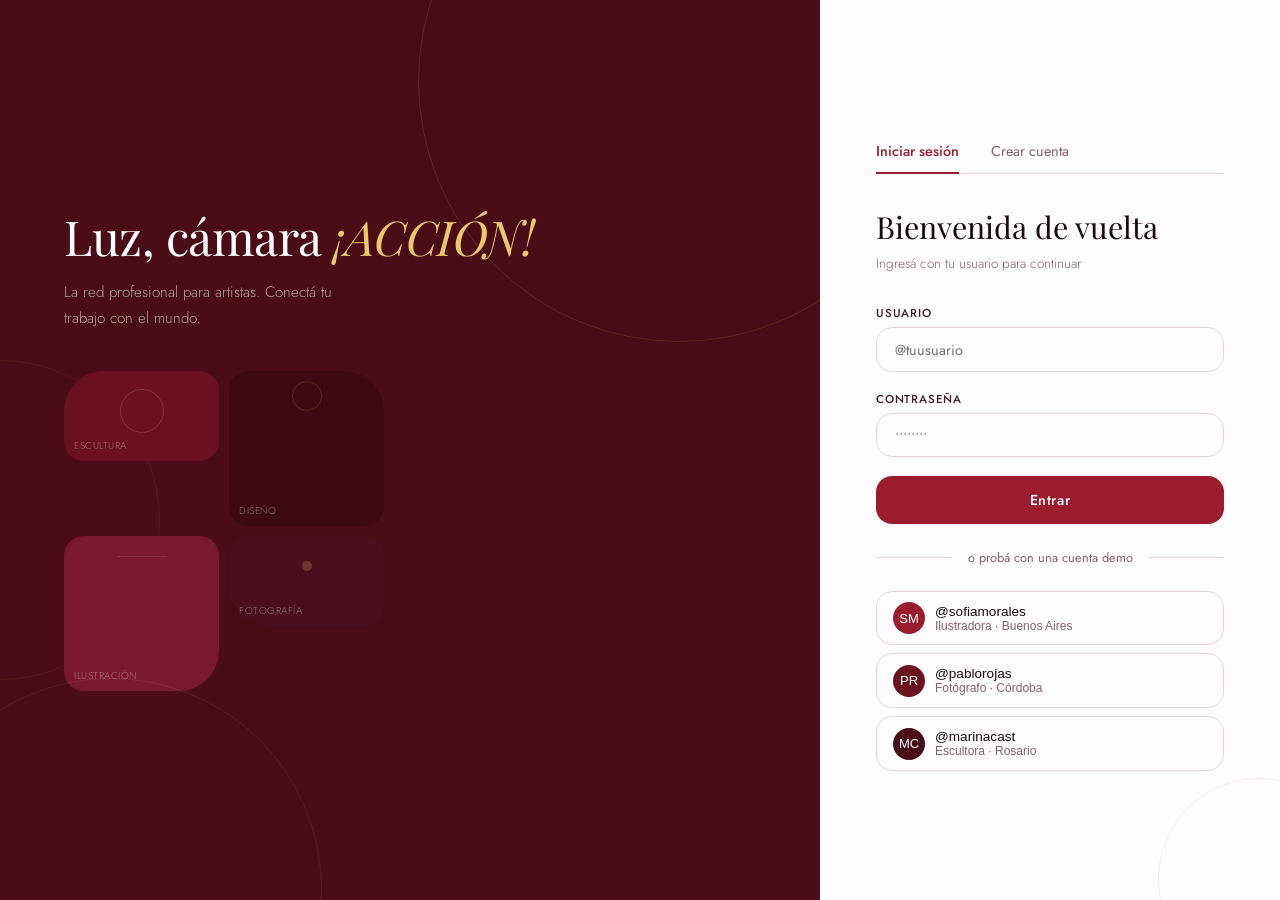
==== commit b473a247: "cambio de nombre" ====
--- a/index.html
+++ b/index.html
@@ -3,7 +3,7 @@
 <head>
   <meta charset="UTF-8">
   <meta name="viewport" content="width=device-width, initial-scale=1.0">
-  <title>me invitó una amiga</title>
+  <title>Luz-Camara-Accion</title>
 
   <!-- ═══ ESTILOS ═══════════════════════════════════════════ -->
   <!-- 1. Variables y reset global -->
@@ -33,7 +33,7 @@
   <!-- Panel izquierdo: marca -->
   <div class="landing-left">
     <div class="lc-arc"></div>
-    <div class="brand-name">me invitó<span> una amiga</span></div>
+    <div class="brand-name">Luz, cámara<span> ¡ACCIÓN! </span></div>
     <p class="brand-tagline">La red profesional para artistas. Conectá tu trabajo con el mundo.</p>
     <div class="landing-art-grid">
       <div class="art-thumb"><div class="thumb-arc"></div><span class="art-thumb-label">Escultura</span></div>
@@ -137,7 +137,7 @@
 
   <!-- ── Topbar ── -->
   <div class="topbar">
-    <div class="topbar-brand">me invitó<span> una amiga</span></div>
+    <div class="topbar-brand">Luz,cámara<span> ¡ACCIÓN! </span></div>
 
     <!-- <svg class="search-icon" viewBox="0 0 24 24" fill="none" stroke="currentColor" stroke-width="1.5">
         <circle cx="11" cy="11" r="8"/><path d="m21 21-4.35-4.35"/>
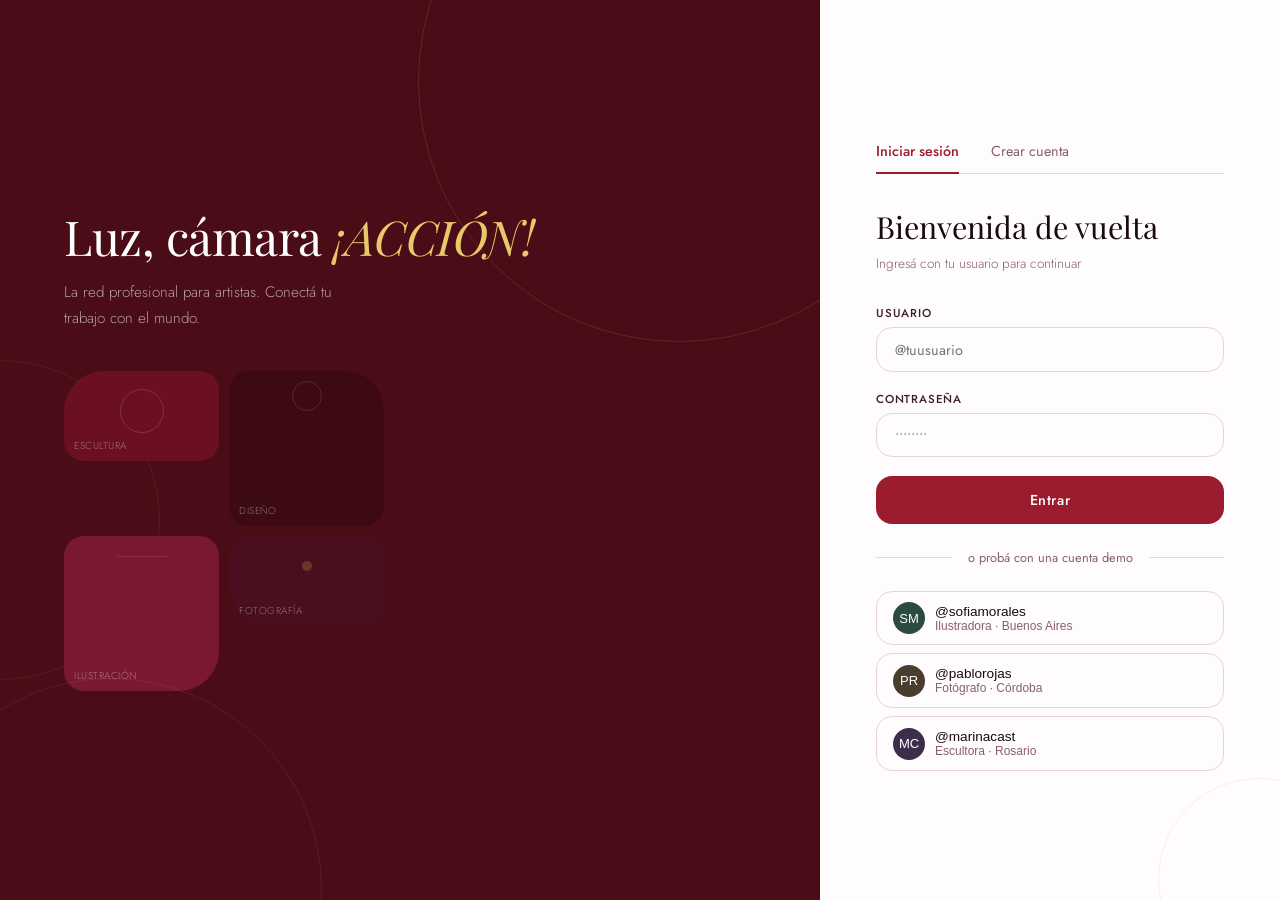
==== commit f33331fb: "agrego tema oscuro y cambios en perfil" ====
--- a/index.html
+++ b/index.html
@@ -5,35 +5,43 @@
   <meta name="viewport" content="width=device-width, initial-scale=1.0">
   <title>Luz-Camara-Accion</title>
 
-  <!-- ═══ ESTILOS ═══════════════════════════════════════════ -->
-  <!-- 1. Variables y reset global -->
+  <!-- ═══ ESTILOS ═══════════════════════════════ -->
   <link rel="stylesheet" href="css/variables.css">
-  <!-- 2. Componentes compartidos (forms, botones) -->
   <link rel="stylesheet" href="css/components.css">
-  <!-- 3. Landing / Auth -->
   <link rel="stylesheet" href="css/landing.css">
-  <!-- 4. Layout de la app (topbar, sidebars, grid) -->
   <link rel="stylesheet" href="css/layout.css">
-  <!-- 5. Feed de publicaciones -->
   <link rel="stylesheet" href="css/feed.css">
-  <!-- 6. Perfil y explorar -->
   <link rel="stylesheet" href="css/profile.css">
-  <!-- 7. Modal de publicación -->
   <link rel="stylesheet" href="css/modal.css">
-  <!-- 8. Responsive / breakpoints -->
+  <link rel="stylesheet" href="css/ui-extras.css">
   <link rel="stylesheet" href="css/responsive.css">
+
+  <style>
+  .profile-info-row {
+    display: flex !important;
+    align-items: flex-start !important;
+    gap: 1rem !important;
+    padding: 0 1.5rem !important;
+    margin-top: -28px !important;
+  }
+  .profile-details {
+    flex: 1 !important;
+    padding-top: 55px !important;
+    padding-bottom: 0.5rem !important;
+  }
+</style>
+
 </head>
 <body>
 
-<!-- ═══════════════════════════════════════════════════════════
+<!-- ═══════════════════════════════════════════════
      LANDING / AUTH
-     ═══════════════════════════════════════════════════════════ -->
+     ═══════════════════════════════════════════════ -->
 <div id="landing">
 
-  <!-- Panel izquierdo: marca -->
   <div class="landing-left">
     <div class="lc-arc"></div>
-    <div class="brand-name">Luz, cámara<span> ¡ACCIÓN! </span></div>
+    <div class="brand-name">Luz, cámara<span> ¡ACCIÓN!</span></div>
     <p class="brand-tagline">La red profesional para artistas. Conectá tu trabajo con el mundo.</p>
     <div class="landing-art-grid">
       <div class="art-thumb"><div class="thumb-arc"></div><span class="art-thumb-label">Escultura</span></div>
@@ -43,7 +51,6 @@
     </div>
   </div>
 
-  <!-- Panel derecho: formulario -->
   <div class="landing-right">
     <div class="auth-tabs">
       <button class="auth-tab active" onclick="switchTab('login')">Iniciar sesión</button>
@@ -54,39 +61,30 @@
     <div id="login-form">
       <h2 class="auth-title">Bienvenida de vuelta</h2>
       <p class="auth-sub">Ingresá con tu usuario para continuar</p>
-
       <div class="field-group">
         <label class="field-label">Usuario</label>
-        <input class="field-input" type="text" id="login-user" placeholder="@tuusuario">
+        <input class="field-input" type="text" id="login-user" placeholder="@tuusuario"
+               onkeydown="if(event.key==='Enter')login()">
       </div>
       <div class="field-group">
         <label class="field-label">Contraseña</label>
-        <input class="field-input" type="password" id="login-pass" placeholder="••••••••">
+        <input class="field-input" type="password" id="login-pass" placeholder="••••••••"
+               onkeydown="if(event.key==='Enter')login()">
       </div>
       <button class="btn-primary" onclick="login()">Entrar</button>
-
       <div class="auth-divider">o probá con una cuenta demo</div>
       <div class="demo-users">
         <button class="demo-user-btn" onclick="loginDemo('sofiamorales')">
-          <div class="demo-avatar" style="background:#9b1c2e">SM</div>
-          <div class="demo-info">
-            <div class="demo-name">@sofiamorales</div>
-            <div class="demo-role">Ilustradora · Buenos Aires</div>
-          </div>
+          <div class="demo-avatar" style="background:#2d4a3e">SM</div>
+          <div class="demo-info"><div class="demo-name">@sofiamorales</div><div class="demo-role">Ilustradora · Buenos Aires</div></div>
         </button>
         <button class="demo-user-btn" onclick="loginDemo('pablorojas')">
-          <div class="demo-avatar" style="background:#6b1420">PR</div>
-          <div class="demo-info">
-            <div class="demo-name">@pablorojas</div>
-            <div class="demo-role">Fotógrafo · Córdoba</div>
-          </div>
+          <div class="demo-avatar" style="background:#4a3d2d">PR</div>
+          <div class="demo-info"><div class="demo-name">@pablorojas</div><div class="demo-role">Fotógrafo · Córdoba</div></div>
         </button>
         <button class="demo-user-btn" onclick="loginDemo('marinacast')">
-          <div class="demo-avatar" style="background:#4a0c17">MC</div>
-          <div class="demo-info">
-            <div class="demo-name">@marinacast</div>
-            <div class="demo-role">Escultora · Rosario</div>
-          </div>
+          <div class="demo-avatar" style="background:#3d2d4a">MC</div>
+          <div class="demo-info"><div class="demo-name">@marinacast</div><div class="demo-role">Escultora · Rosario</div></div>
         </button>
       </div>
     </div>
@@ -95,7 +93,6 @@
     <div id="register-form" style="display:none">
       <h2 class="auth-title">Creá tu perfil</h2>
       <p class="auth-sub">Unite a la comunidad de artistas</p>
-
       <div class="field-group">
         <label class="field-label">Nombre completo</label>
         <input class="field-input" type="text" id="reg-name" placeholder="Tu nombre">
@@ -108,15 +105,9 @@
         <label class="field-label">Disciplina artística</label>
         <select class="field-input field-select" id="reg-discipline">
           <option value="">Seleccioná tu disciplina</option>
-          <option>Ilustración</option>
-          <option>Fotografía</option>
-          <option>Escultura</option>
-          <option>Pintura</option>
-          <option>Diseño gráfico</option>
-          <option>Arte digital</option>
-          <option>Cerámica</option>
-          <option>Instalación</option>
-          <option>Performance</option>
+          <option>Ilustración</option><option>Fotografía</option><option>Escultura</option>
+          <option>Pintura</option><option>Diseño gráfico</option><option>Arte digital</option>
+          <option>Cerámica</option><option>Instalación</option><option>Performance</option>
           <option>Otra</option>
         </select>
       </div>
@@ -130,21 +121,22 @@
 </div>
 
 
-<!-- ═══════════════════════════════════════════════════════════
+<!-- ═══════════════════════════════════════════════
      APP
-     ═══════════════════════════════════════════════════════════ -->
+     ═══════════════════════════════════════════════ -->
 <div id="app">
 
   <!-- ── Topbar ── -->
   <div class="topbar">
-    <div class="topbar-brand">Luz,cámara<span> ¡ACCIÓN! </span></div>
-
-    <!-- <svg class="search-icon" viewBox="0 0 24 24" fill="none" stroke="currentColor" stroke-width="1.5">
+    <div class="topbar-brand">Luz, cámara<span> ¡ACCIÓN!</span></div>
+
+    <div class="topbar-search">
+      <!--<svg class="search-icon" viewBox="0 0 24 24" fill="none" stroke="currentColor" stroke-width="1.5">
         <circle cx="11" cy="11" r="8"/><path d="m21 21-4.35-4.35"/>
-      </svg>-->
-    <div class="topbar-search">
-     
-      <input type="text" placeholder="Buscar artistas, proyectos, disciplinas...">
+      </svg>
+    -->
+      <input type="text" placeholder="Buscar artistas, proyectos, disciplinas…">
+      <div class="search-dropdown" id="search-dropdown"></div>
     </div>
 
     <div class="topbar-nav">
@@ -156,22 +148,45 @@
         <svg viewBox="0 0 24 24"><circle cx="11" cy="11" r="8"/><line x1="21" y1="21" x2="16.65" y2="16.65"/></svg>
         Explorar
       </button>
+      <button class="nav-btn" onclick="showSection('calls')" id="nav-calls">
+        <svg viewBox="0 0 24 24"><path d="M14 2H6a2 2 0 0 0-2 2v16a2 2 0 0 0 2 2h12a2 2 0 0 0 2-2V8z"/><polyline points="14 2 14 8 20 8"/><line x1="16" y1="13" x2="8" y2="13"/><line x1="16" y1="17" x2="8" y2="17"/><polyline points="10 9 9 9 8 9"/></svg>
+        Convocatorias
+      </button>
       <button class="nav-btn" onclick="showSection('profile')" id="nav-profile">
         <svg viewBox="0 0 24 24"><path d="M20 21v-2a4 4 0 0 0-4-4H8a4 4 0 0 0-4 4v2"/><circle cx="12" cy="7" r="4"/></svg>
         Mi perfil
       </button>
     </div>
 
+    <!-- Dark mode toggle -->
+    <button class="topbar-icon-btn" id="darkmode-btn" onclick="toggleDarkMode()" title="Modo oscuro">
+      <svg id="darkmode-icon" viewBox="0 0 24 24"><path d="M21 12.79A9 9 0 1 1 11.21 3 7 7 0 0 0 21 12.79z"/></svg>
+    </button>
+
+    <!-- Notificaciones -->
+    <div style="position:relative">
+      <button class="topbar-icon-btn" id="notif-btn" onclick="toggleNotifPanel()" title="Notificaciones">
+        <svg viewBox="0 0 24 24"><path d="M18 8A6 6 0 0 0 6 8c0 7-3 9-3 9h18s-3-2-3-9"/><path d="M13.73 21a2 2 0 0 1-3.46 0"/></svg>
+        <span class="notif-badge" id="notif-badge" style="display:none">0</span>
+      </button>
+      <div class="notif-panel" id="notif-panel">
+        <div class="notif-panel-header">
+          <span>Notificaciones</span>
+          <button onclick="notifications=[];updateNotifBadge();renderNotifPanel()" style="background:none;border:none;font-size:0.75rem;color:var(--ink3);cursor:pointer">Limpiar</button>
+        </div>
+        <div id="notif-list"></div>
+      </div>
+    </div>
+
     <div class="topbar-avatar" id="topbar-avatar" onclick="showSection('profile')"></div>
   </div>
 
-  <!-- ── Body: 3 columnas ── -->
+  <!-- ── Body ── -->
   <div class="app-body">
 
     <!-- Sidebar izquierdo -->
     <div class="sidebar-left">
       <div class="profile-card" id="sidebar-profile-card"></div>
-
       <div class="side-nav">
         <div class="side-nav-item active" onclick="showSection('feed')">
           <svg viewBox="0 0 24 24"><path d="M3 9l9-7 9 7v11a2 2 0 0 1-2 2H5a2 2 0 0 1-2-2z"/><polyline points="9 22 9 12 15 12 15 22"/></svg>
@@ -181,14 +196,18 @@
           <svg viewBox="0 0 24 24"><rect x="3" y="3" width="7" height="7"/><rect x="14" y="3" width="7" height="7"/><rect x="14" y="14" width="7" height="7"/><rect x="3" y="14" width="7" height="7"/></svg>
           Mis proyectos
         </div>
-        <div class="side-nav-item">
-          <svg viewBox="0 0 24 24"><path d="M17 21v-2a4 4 0 0 0-4-4H5a4 4 0 0 0-4 4v2"/><circle cx="9" cy="7" r="4"/><path d="M23 21v-2a4 4 0 0 0-3-3.87"/><path d="M16 3.13a4 4 0 0 1 0 7.75"/></svg>
-          Red
-          <span class="badge">3</span>
-        </div>
-        <div class="side-nav-item">
+        <div class="side-nav-item" onclick="showSection('calls')">
+          <svg viewBox="0 0 24 24"><path d="M14 2H6a2 2 0 0 0-2 2v16a2 2 0 0 0 2 2h12a2 2 0 0 0 2-2V8z"/><polyline points="14 2 14 8 20 8"/></svg>
+          Convocatorias
+          <span class="badge">4</span>
+        </div>
+        <div class="side-nav-item" onclick="showSection('explore')">
           <svg viewBox="0 0 24 24"><path d="M18 20V10"/><path d="M12 20V4"/><path d="M6 20v-6"/></svg>
-          Estadísticas
+          Explorar
+        </div>
+        <div class="side-nav-item" onclick="logout()" style="margin-top:auto;color:var(--ink3)">
+          <svg viewBox="0 0 24 24"><path d="M9 21H5a2 2 0 0 1-2-2V5a2 2 0 0 1 2-2h4"/><polyline points="16 17 21 12 16 7"/><line x1="21" y1="12" x2="9" y2="12"/></svg>
+          Cerrar sesión
         </div>
       </div>
     </div>
@@ -196,7 +215,7 @@
     <!-- Contenido principal -->
     <div class="main-feed">
 
-      <!-- ── Sección: Feed ── -->
+      <!-- ── Feed ── -->
       <div id="section-feed">
         <div class="publish-box">
           <div class="publish-row">
@@ -221,36 +240,53 @@
         <div id="feed-posts"></div>
       </div>
 
-      <!-- ── Sección: Explorar ── -->
+      <!-- ── Explorar ── -->
       <div id="section-explore" style="display:none">
-        <div style="background:var(--paper);border:1px solid var(--border);border-radius:12px;padding:1.25rem;margin-bottom:1rem">
-          <h2 style="font-family:'Playfair Display',serif;font-size:1.3rem;font-weight:600;margin-bottom:0.75rem">
-            Explorar por disciplina
-          </h2>
+        <div class="section-header-card">
+          <h2 class="section-heading">Explorar proyectos</h2>
           <div class="discipline-list" id="explore-disciplines"></div>
         </div>
         <div id="explore-grid" class="projects-grid"></div>
       </div>
 
-      <!-- ── Sección: Perfil ── -->
+      <!-- ── Convocatorias ── -->
+      <div id="section-calls" style="display:none">
+        <div class="section-header-card">
+          <h2 class="section-heading">Convocatorias abiertas</h2>
+          <p style="font-size:0.875rem;color:var(--ink3);margin-bottom:0.75rem">Oportunidades para artistas de todo el país</p>
+          <div class="discipline-list calls-filters">
+            <span class="calls-filter-tag disc-tag active" onclick="filterCalls('Todas')">Todas</span>
+            <span class="calls-filter-tag disc-tag" onclick="filterCalls('Ilustración')">Ilustración</span>
+            <span class="calls-filter-tag disc-tag" onclick="filterCalls('Fotografía')">Fotografía</span>
+            <span class="calls-filter-tag disc-tag" onclick="filterCalls('Pintura')">Pintura</span>
+            <span class="calls-filter-tag disc-tag" onclick="filterCalls('Escultura')">Escultura</span>
+          </div>
+        </div>
+        <div id="calls-list"></div>
+      </div>
+
+      <!-- ── Perfil ── -->
       <div id="section-profile" style="display:none">
         <div class="profile-hero">
           <div class="profile-cover">
-            <button class="profile-cover-edit" onclick="alert('Editor de portada próximamente')">Editar portada</button>
+            <button class="profile-cover-edit" onclick="showToast('Editor de portada — próximamente.','info')">Editar portada</button>
           </div>
           <div class="profile-info-row">
             <div class="profile-big-avatar" id="profile-big-avatar"></div>
             <div class="profile-details">
-              <div class="profile-name"         id="profile-name-text"></div>
-              <div class="profile-role-line"     id="profile-role-text"></div>
+              <div class="profile-name"      id="profile-name-text"></div>
+              <div class="profile-role-line" id="profile-role-text"></div>
               <div class="profile-location">
                 <svg viewBox="0 0 24 24"><path d="M21 10c0 7-9 13-9 13s-9-6-9-13a9 9 0 0 1 18 0z"/><circle cx="12" cy="10" r="3"/></svg>
-                <span id="profile-location-text">Argentina</span>
+                <span id="profile-location-text"></span>
               </div>
+              <a class="profile-website" id="profile-website" href="#" onclick="return false" style="display:none">
+                <svg viewBox="0 0 24 24"><circle cx="12" cy="12" r="10"/><line x1="2" y1="12" x2="22" y2="12"/><path d="M12 2a15.3 15.3 0 0 1 4 10 15.3 15.3 0 0 1-4 10 15.3 15.3 0 0 1-4-10 15.3 15.3 0 0 1 4-10z"/></svg>
+              </a>
             </div>
           </div>
           <div class="profile-cta">
-            <button class="btn-edit" onclick="alert('Editar perfil — próximamente')">
+            <button class="btn-edit" onclick="openEditProfile()">
               <svg style="width:14px;height:14px;stroke:currentColor;fill:none;stroke-width:2;vertical-align:-1px;margin-right:4px" viewBox="0 0 24 24">
                 <path d="M11 4H4a2 2 0 0 0-2 2v14a2 2 0 0 0 2 2h14a2 2 0 0 0 2-2v-7"/>
                 <path d="M18.5 2.5a2.121 2.121 0 0 1 3 3L12 15l-4 1 1-4 9.5-9.5z"/>
@@ -261,8 +297,8 @@
           </div>
           <div class="profile-stats-row">
             <div class="pstat"><span class="pstat-num" id="stat-projects">0</span><span class="pstat-label">Proyectos</span></div>
-            <div class="pstat"><span class="pstat-num">127</span><span class="pstat-label">Seguidores</span></div>
-            <div class="pstat"><span class="pstat-num">84</span><span class="pstat-label">Siguiendo</span></div>
+            <div class="pstat"><span class="pstat-num" id="stat-followers">0</span><span class="pstat-label">Seguidores</span></div>
+            <div class="pstat"><span class="pstat-num" id="stat-following">0</span><span class="pstat-label">Siguiendo</span></div>
             <div class="pstat"><span class="pstat-num" id="stat-likes">0</span><span class="pstat-label">Me gusta recibidos</span></div>
           </div>
           <div class="profile-bio-section">
@@ -271,7 +307,7 @@
           </div>
         </div>
 
-        <div style="background:var(--paper);border:1px solid var(--border);border-radius:12px;padding:1.25rem">
+        <div class="section-header-card">
           <div style="display:flex;align-items:center;justify-content:space-between;margin-bottom:1rem">
             <h3 style="font-family:'Playfair Display',serif;font-size:1.15rem;font-weight:600">Proyectos publicados</h3>
             <button class="btn-accent" onclick="openModal()" style="font-size:0.8rem;padding:0.4rem 1rem">+ Agregar</button>
@@ -293,16 +329,16 @@
       <div class="widget">
         <div class="widget-title">Disciplinas activas</div>
         <div class="discipline-list">
-          <span class="disc-tag active">Ilustración</span>
-          <span class="disc-tag">Fotografía</span>
-          <span class="disc-tag">Escultura</span>
-          <span class="disc-tag">Pintura</span>
-          <span class="disc-tag">Arte digital</span>
-          <span class="disc-tag">Cerámica</span>
+          <span class="disc-tag" onclick="showSection('explore');filterExplore('Ilustración',this)">Ilustración</span>
+          <span class="disc-tag" onclick="showSection('explore');filterExplore('Fotografía',this)">Fotografía</span>
+          <span class="disc-tag" onclick="showSection('explore');filterExplore('Escultura',this)">Escultura</span>
+          <span class="disc-tag" onclick="showSection('explore');filterExplore('Pintura',this)">Pintura</span>
+          <span class="disc-tag" onclick="showSection('explore');filterExplore('Arte digital',this)">Arte digital</span>
+          <span class="disc-tag" onclick="showSection('explore');filterExplore('Cerámica',this)">Cerámica</span>
         </div>
       </div>
       <div class="widget">
-        <div class="widget-title">Convocatorias</div>
+        <div class="widget-title">Convocatorias destacadas</div>
         <div style="font-size:0.82rem;color:var(--ink2);line-height:1.7">
           <div style="margin-bottom:8px;padding-bottom:8px;border-bottom:1px solid var(--border)">
             <div style="font-weight:500;color:var(--ink)">Bienal de Arte Joven 2026</div>
@@ -316,17 +352,21 @@
             <div style="font-weight:500;color:var(--ink)">Residencia en Berlín</div>
             <div style="color:var(--ink3);font-size:0.75rem">Cierre: 1 sep · Goethe Institut</div>
           </div>
-        </div>
-      </div>
-    </div><!-- /sidebar-right -->
+          <a href="#" onclick="showSection('calls');return false"
+             style="display:block;margin-top:0.75rem;font-size:0.8rem;color:var(--crimson);text-decoration:none">
+            Ver todas →
+          </a>
+        </div>
+      </div>
+    </div>
 
   </div><!-- /app-body -->
 </div><!-- /app -->
 
 
-<!-- ═══════════════════════════════════════════════════════════
+<!-- ═══════════════════════════════════════════════
      MODAL — Publicar proyecto
-     ═══════════════════════════════════════════════════════════ -->
+     ═══════════════════════════════════════════════ -->
 <div class="modal-overlay" id="project-modal">
   <div class="modal">
     <div class="modal-header">
@@ -337,23 +377,17 @@
     </div>
     <div class="modal-body">
       <div class="field-group">
-        <label class="field-label">Título del proyecto</label>
+        <label class="field-label">Título del proyecto *</label>
         <input class="field-input" type="text" id="proj-title" placeholder="Ej: Serie fotográfica «Raíces»">
       </div>
       <div class="form-row">
         <div class="field-group">
-          <label class="field-label">Disciplina</label>
+          <label class="field-label">Disciplina *</label>
           <select class="field-input field-select" id="proj-discipline">
             <option value="">Seleccioná</option>
-            <option>Ilustración</option>
-            <option>Fotografía</option>
-            <option>Escultura</option>
-            <option>Pintura</option>
-            <option>Diseño gráfico</option>
-            <option>Arte digital</option>
-            <option>Cerámica</option>
-            <option>Instalación</option>
-            <option>Performance</option>
+            <option>Ilustración</option><option>Fotografía</option><option>Escultura</option>
+            <option>Pintura</option><option>Diseño gráfico</option><option>Arte digital</option>
+            <option>Cerámica</option><option>Instalación</option><option>Performance</option>
           </select>
         </div>
         <div class="field-group">
@@ -364,7 +398,7 @@
       <div class="field-group">
         <label class="field-label">Descripción</label>
         <textarea class="field-input" id="proj-desc" rows="3"
-          placeholder="Contá de qué trata tu proyecto, qué técnica usaste, qué querías explorar..."></textarea>
+          placeholder="Contá de qué trata tu proyecto, qué técnica usaste, qué querías explorar…"></textarea>
       </div>
       <div class="field-group">
         <label class="field-label">Imagen del proyecto</label>
@@ -372,14 +406,14 @@
           <input type="file" accept="image/*" onchange="previewImage(this)">
           <div class="img-upload-icon">🖼</div>
           <div class="img-upload-text">
-            Arrastrá o hacé click para subir una imagen<br>
-            <span style="font-size:0.72rem;color:var(--ink3)">JPG, PNG, WEBP · hasta 10MB</span>
+            Arrastrá o hacé click para subir<br>
+            <span style="font-size:0.72rem;color:var(--ink3)">JPG, PNG, WEBP · hasta 10 MB</span>
           </div>
           <img class="img-preview" id="img-preview">
         </div>
       </div>
       <div class="field-group">
-        <label class="field-label">Etiquetas</label>
+        <label class="field-label">Etiquetas <span style="font-weight:300;color:var(--ink3)">(Enter para agregar · máx. 8)</span></label>
         <div class="tags-input" id="tags-container"
              onclick="document.getElementById('tag-input').focus()">
           <input class="tags-input-field" id="tag-input"
@@ -396,15 +430,85 @@
 </div>
 
 
-<!-- ═══════════════════════════════════════════════════════════
-     SCRIPTS (orden: datos → lógica → init)
-     ═══════════════════════════════════════════════════════════ -->
+<!-- ═══════════════════════════════════════════════
+     MODAL — Perfil de artista
+     ═══════════════════════════════════════════════ -->
+<div class="modal-overlay" id="artist-modal">
+  <div class="modal artist-modal">
+    <div class="artist-modal-content"></div>
+  </div>
+</div>
+
+
+<!-- ═══════════════════════════════════════════════
+     MODAL — Editar perfil propio
+     ═══════════════════════════════════════════════ -->
+<div class="modal-overlay" id="edit-profile-modal">
+  <div class="modal">
+    <div class="modal-header">
+      <div class="modal-title">Editar perfil</div>
+      <button class="modal-close" onclick="closeEditProfile()">
+        <svg viewBox="0 0 24 24"><line x1="18" y1="6" x2="6" y2="18"/><line x1="6" y1="6" x2="18" y2="18"/></svg>
+      </button>
+    </div>
+    <div class="modal-body">
+      <div class="field-group">
+        <label class="field-label">Nombre completo</label>
+        <input class="field-input" type="text" id="edit-name">
+      </div>
+      <div class="field-group">
+        <label class="field-label">Disciplina / Rol</label>
+        <input class="field-input" type="text" id="edit-role" placeholder="Ej: Ilustradora, Fotógrafo…">
+      </div>
+      <div class="field-group">
+        <label class="field-label">Ubicación</label>
+        <input class="field-input" type="text" id="edit-location" placeholder="Ciudad, País">
+      </div>
+      <div class="field-group">
+        <label class="field-label">Bio</label>
+        <textarea class="field-input" id="edit-bio" rows="3" placeholder="Contá quién sos y qué hacés…"></textarea>
+      </div>
+      <div class="field-group">
+        <label class="field-label">Sitio web</label>
+        <input class="field-input" type="text" id="edit-website" placeholder="tuportafolio.com">
+      </div>
+    </div>
+    <div class="modal-footer">
+      <button class="btn-secondary" onclick="closeEditProfile()">Cancelar</button>
+      <button class="btn-accent"    onclick="saveProfile()">Guardar cambios</button>
+    </div>
+  </div>
+</div>
+
+
+<!-- ═══════════════════════════════════════════════
+     MODAL — Detalle de proyecto (desde Explorar)
+     ═══════════════════════════════════════════════ -->
+<div class="modal-overlay" id="project-detail-modal">
+  <div class="modal">
+    <div class="project-detail-content"></div>
+  </div>
+</div>
+
+
+<!-- ═══════════════════════════════════════════════
+     TOASTS
+     ═══════════════════════════════════════════════ -->
+<div id="toast-container"></div>
+
+
+<!-- ═══════════════════════════════════════════════
+     SCRIPTS (orden: datos → lógica → UI → init)
+     ═══════════════════════════════════════════════ -->
 <script src="js/data.js"></script>
+<script src="js/notifications.js"></script>
+<script src="js/darkmode.js"></script>
 <script src="js/auth.js"></script>
 <script src="js/navigation.js"></script>
 <script src="js/feed.js"></script>
 <script src="js/profile.js"></script>
 <script src="js/explore.js"></script>
+<script src="js/calls.js"></script>
 <script src="js/modal.js"></script>
 
 </body>
--- a/css/variables.css
+++ b/css/variables.css
@@ -1,5 +1,5 @@
 /* ════════════════════════════════════════
-   VARIABLES & RESET — me invitó una amiga
+   VARIABLES & RESET — luz camara accion
    ════════════════════════════════════════ */
 
 @import url('https://fonts.googleapis.com/css2?family=Playfair+Display:ital,wght@0,400;0,600;1,400;1,600&family=Jost:wght@300;400;500&display=swap');
@@ -53,3 +53,57 @@
   min-height: 100vh;
   font-size: 15px;
 }
+
+/* ════════════════════════════════════════
+   DARK MODE 
+   ════════════════════════════════════════ */
+body.dark-mode {
+  --crimson:       #c9334a;
+  --crimson2:      #e04060;
+  --crimson3:      #a02035;
+  --crimson-deep:  #6a1020;
+  --crimson-light: #3a1020;
+  --crimson-pale:  #2a0c14;
+
+  --gold:          #d4a84c;
+  --gold2:         #e8c86a;
+  --gold-light:    #2a2010;
+
+  --ink:           #f0e8ea;
+  --ink2:          #c8b0b5;
+  --ink3:          #8a7075;
+
+  --paper:         #1a0f12;
+  --paper2:        #221318;
+  --paper3:        #180c10;
+
+  --border:        #3a2028;
+  --border2:       #5a3040;
+
+  background: #180c10;
+  color: #f0e8ea;
+}
+
+body.dark-mode .topbar              { background: #1a0f12; }
+body.dark-mode .profile-card        { background: #1a0f12; }
+body.dark-mode .feed-card           { background: #1a0f12; }
+body.dark-mode .widget              { background: #1a0f12; }
+body.dark-mode .side-nav            { background: #1a0f12; }
+body.dark-mode .publish-box         { background: #1a0f12; }
+body.dark-mode .modal               { background: #1a0f12; }
+body.dark-mode .card-placeholder    { filter: brightness(0.7); }
+body.dark-mode .search-dropdown     { background: #1a0f12; }
+body.dark-mode .notif-panel         { background: #1a0f12; }
+body.dark-mode .card-dropdown       { background: #1a0f12; }
+body.dark-mode .landing-right       { background: #1a0f12; }
+body.dark-mode .call-card           { background: #1a0f12; }
+body.dark-mode .section-header-card { background: #1a0f12; }
+body.dark-mode .profile-hero        { background: #1a0f12; }
+body.dark-mode .comment-bubble      { background: #221318; }
+body.dark-mode .topbar-search input { background: #221318; color: var(--ink); }
+body.dark-mode .field-input         { background: #221318; color: var(--ink); border-color: var(--border); }
+body.dark-mode .tags-input          { background: #221318; }
+body.dark-mode .comment-input-wrap  { background: #221318; }
+body.dark-mode .img-upload          { border-color: var(--border); }
+body.dark-mode .profile-big-avatar  { border-color: #1a0f12; }
+body.dark-mode .profile-card-avatar { border-color: #1a0f12; }
--- a/css/components.css
+++ b/css/components.css
@@ -1,6 +1,5 @@
 /* ════════════════════════════════════════
    COMPONENTES COMPARTIDOS — forms, botones
-   me invitó una amiga
    ════════════════════════════════════════ */
 
 /* ── Campos de formulario ── */
--- a/css/landing.css
+++ b/css/landing.css
@@ -1,5 +1,5 @@
 /* ════════════════════════════════════════
-   LANDING / AUTH — me invitó una amiga
+   LANDING / AUTH 
    ════════════════════════════════════════ */
 
 /* ── Contenedor principal ── */
--- a/css/layout.css
+++ b/css/layout.css
@@ -1,6 +1,5 @@
 /* ════════════════════════════════════════
    APP LAYOUT & NAVEGACIÓN
-   me invitó una amiga
    ════════════════════════════════════════ */
 
 /* ── Shell principal de la app ── */
--- a/css/feed.css
+++ b/css/feed.css
@@ -1,6 +1,5 @@
 /* ════════════════════════════════════════
    FEED — tarjetas de publicación
-   me invitó una amiga
    ════════════════════════════════════════ */
 
 /* ── Caja de publicación ── */
--- a/css/profile.css
+++ b/css/profile.css
@@ -1,6 +1,5 @@
 /* ════════════════════════════════════════
    PERFIL & EXPLORAR
-   me invitó una amiga
    ════════════════════════════════════════ */
 
 /* ── Perfil: hero con portada ── */
@@ -17,6 +16,7 @@
   position: relative;
   overflow: hidden;
   background: var(--crimson-deep);
+  z-index: 1;
 }
 /* Arco dorado */
 .profile-cover::before {
@@ -45,7 +45,7 @@
   position: absolute;
   right: 12px;
   bottom: 12px;
-  z-index: 2;
+  z-index: 6;
   background: rgba(0, 0, 0, 0.4);
   border: none;
   border-radius: 10px;
@@ -54,14 +54,15 @@
   font-size: 12px;
   cursor: pointer;
   font-family: 'Jost', sans-serif;
+  z-index: 3;
 }
 
 .profile-info-row {
   display: flex;
-  align-items: flex-end;
+  align-items: flex-start;
   gap: 1rem;
   padding: 0 1.5rem;
-  margin-top: -32px;
+  margin-top: -28px;
 }
 
 .profile-big-avatar {
@@ -77,10 +78,11 @@
   color: #fff;
   flex-shrink: 0;
   outline: 3px solid var(--gold);
+  position: relative;
+  z-index: 2;
 }
 
-.profile-details      { flex: 1; padding-bottom: 1rem; }
-.profile-name         { font-family: 'Playfair Display', serif; font-size: 1.45rem; font-weight: 600; color: var(--ink); line-height: 1.2; }
+.profile-details { flex: 1; padding-top: 52px; padding-bottom: 0.5rem; }
 .profile-role-line    { font-size: 0.875rem; color: var(--ink3); margin: 3px 0; }
 .profile-location     { font-size: 0.8rem; color: var(--ink3); display: flex; align-items: center; gap: 4px; }
 .profile-location svg { width: 14px; height: 14px; stroke: currentColor; fill: none; stroke-width: 1.5; }
--- a/css/modal.css
+++ b/css/modal.css
@@ -1,6 +1,5 @@
 /* ════════════════════════════════════════
    MODAL — publicar proyecto
-   me invitó una amiga
    ════════════════════════════════════════ */
 
 .modal-overlay {
--- a/css/ui-extras.css
+++ b/css/ui-extras.css
@@ -0,0 +1,431 @@
+/* ════════════════════════════════════════
+   UI EXTRAS — elementos nuevos de la v2
+   Cubre: búsqueda, comentarios, toasts,
+   notificaciones, convocatorias, menú
+   contextual, modales de artista/edición,
+   perfil website, thumbnails overlay.
+   me invitó una amiga
+   ════════════════════════════════════════ */
+
+/* ── Topbar: botón icono (campana) ── */
+.topbar-icon-btn {
+  width: 36px; height: 36px;
+  border-radius: 50%;
+  background: none;
+  border: none;
+  cursor: pointer;
+  display: flex; align-items: center; justify-content: center;
+  color: var(--ink3);
+  position: relative;
+  transition: background 0.15s, color 0.15s;
+}
+.topbar-icon-btn:hover { background: var(--paper2); color: var(--ink); }
+.topbar-icon-btn svg   { width: 20px; height: 20px; stroke: currentColor; fill: none; stroke-width: 1.5; }
+
+.notif-badge {
+  position: absolute; top: 1px; right: 1px;
+  width: 16px; height: 16px;
+  background: var(--crimson); color: #fff;
+  font-size: 9px; font-weight: 600;
+  border-radius: 50%;
+  display: flex; align-items: center; justify-content: center;
+  border: 1.5px solid var(--paper);
+}
+
+/* ── Panel de notificaciones ── */
+.notif-panel {
+  position: absolute; top: calc(100% + 10px); right: 0;
+  width: 300px;
+  background: var(--paper);
+  border: 1px solid var(--border);
+  border-radius: 16px;
+  box-shadow: 0 8px 32px rgba(26, 10, 13, 0.12);
+  z-index: 200;
+  display: none;
+  overflow: hidden;
+}
+.notif-panel.open { display: block; }
+
+.notif-panel-header {
+  padding: 0.85rem 1rem;
+  border-bottom: 1px solid var(--border);
+  font-size: 0.875rem; font-weight: 500; color: var(--ink);
+  display: flex; justify-content: space-between; align-items: center;
+}
+
+.notif-item {
+  display: flex; align-items: flex-start; gap: 10px;
+  padding: 0.75rem 1rem;
+  border-bottom: 1px solid var(--border);
+  transition: background 0.1s;
+}
+.notif-item:hover   { background: var(--paper2); }
+.notif-item.unread  { background: var(--crimson-pale); }
+.notif-item:last-child { border-bottom: none; }
+
+.notif-dot {
+  width: 8px; height: 8px; border-radius: 50%;
+  background: var(--crimson); flex-shrink: 0; margin-top: 5px;
+}
+.notif-item:not(.unread) .notif-dot { background: var(--border2); }
+
+.notif-text p    { font-size: 0.82rem; color: var(--ink2); line-height: 1.4; }
+.notif-text span { font-size: 0.72rem; color: var(--ink3); }
+.notif-empty { padding: 1.5rem; text-align: center; font-size: 0.82rem; color: var(--ink3); }
+
+/* ── Búsqueda — dropdown ── */
+.topbar-search { position: relative; }
+
+.search-dropdown {
+  position: absolute;
+  top: calc(100% + 6px); left: 0; right: 0;
+  background: var(--paper);
+  border: 1px solid var(--border);
+  border-radius: 16px;
+  box-shadow: 0 8px 32px rgba(26, 10, 13, 0.12);
+  z-index: 300;
+  display: none;
+  overflow: hidden;
+}
+.search-dropdown.open { display: block; }
+
+.search-group-label {
+  padding: 0.5rem 1rem 0.25rem;
+  font-size: 0.68rem; font-weight: 500;
+  text-transform: uppercase; letter-spacing: 0.08em;
+  color: var(--ink3);
+}
+
+.search-result-item {
+  display: flex; align-items: center; gap: 10px;
+  padding: 0.6rem 1rem;
+  cursor: pointer;
+  transition: background 0.1s;
+}
+.search-result-item:hover { background: var(--paper2); }
+
+.search-avatar {
+  width: 32px; height: 32px; border-radius: 50%;
+  display: flex; align-items: center; justify-content: center;
+  font-size: 12px; font-weight: 500; color: #fff; flex-shrink: 0;
+}
+.search-icon-box {
+  width: 32px; height: 32px; border-radius: 8px;
+  background: var(--paper3); display: flex; align-items: center;
+  justify-content: center; font-size: 14px; color: var(--ink3); flex-shrink: 0;
+}
+
+.search-result-name { font-size: 0.85rem; font-weight: 500; color: var(--ink); }
+.search-result-sub  { font-size: 0.75rem; color: var(--ink3); }
+.search-empty       { padding: 1rem; font-size: 0.85rem; color: var(--ink3); text-align: center; }
+
+/* ── Comentarios en cards ── */
+.comments-section {
+  border-top: 1px solid var(--border);
+  background: var(--paper2);
+}
+
+.comments-list   { padding: 0.75rem 1.25rem 0; }
+
+.comment-item {
+  display: flex; align-items: flex-start; gap: 8px;
+  margin-bottom: 0.6rem;
+}
+
+.comment-avatar {
+  width: 28px; height: 28px; border-radius: 50%;
+  display: flex; align-items: center; justify-content: center;
+  font-size: 10px; font-weight: 500; color: #fff; flex-shrink: 0;
+}
+
+.comment-bubble {
+  background: var(--paper);
+  border: 1px solid var(--border);
+  border-radius: 14px; padding: 0.4rem 0.75rem;
+  font-size: 0.82rem; line-height: 1.5; max-width: calc(100% - 38px);
+}
+
+.comment-username {
+  font-weight: 500; color: var(--ink);
+  margin-right: 6px; font-size: 0.8rem;
+}
+.comment-text { color: var(--ink2); }
+.no-comments  { font-size: 0.8rem; color: var(--ink3); font-style: italic; margin-bottom: 0.75rem; }
+
+.comment-input-row {
+  display: flex; align-items: center; gap: 8px;
+  padding: 0.6rem 1.25rem 0.75rem;
+}
+.comment-input-wrap {
+  flex: 1; display: flex; align-items: center;
+  border: 1px solid var(--border); border-radius: 20px;
+  background: var(--paper); overflow: hidden;
+  transition: border-color 0.2s;
+}
+.comment-input-wrap:focus-within { border-color: var(--crimson); }
+
+.comment-input {
+  flex: 1; border: none; outline: none; padding: 0.45rem 0.75rem;
+  font-size: 0.85rem; font-family: 'Jost', sans-serif;
+  background: none; color: var(--ink);
+}
+
+.comment-send {
+  background: none; border: none; padding: 0.35rem 0.6rem;
+  cursor: pointer; color: var(--ink3); display: flex; align-items: center;
+  transition: color 0.15s;
+}
+.comment-send:hover { color: var(--crimson); }
+.comment-send svg   { width: 16px; height: 16px; stroke: currentColor; fill: none; stroke-width: 1.5; }
+
+/* ── Menú contextual de tarjeta ── */
+.card-dropdown {
+  position: absolute; top: 100%; right: 0;
+  background: var(--paper);
+  border: 1px solid var(--border);
+  border-radius: 12px;
+  box-shadow: 0 4px 20px rgba(26, 10, 13, 0.1);
+  z-index: 50;
+  display: none; min-width: 150px; overflow: hidden;
+}
+.card-dropdown.open { display: block; }
+
+.card-dropdown button {
+  width: 100%; padding: 0.55rem 1rem;
+  background: none; border: none; border-bottom: 1px solid var(--border);
+  font-size: 0.82rem; color: var(--ink2);
+  cursor: pointer; text-align: left;
+  display: flex; align-items: center; gap: 8px;
+  font-family: 'Jost', sans-serif;
+  transition: background 0.1s;
+}
+.card-dropdown button:last-child { border-bottom: none; }
+.card-dropdown button:hover      { background: var(--paper2); }
+.card-dropdown button.danger:hover { background: var(--crimson-pale); color: var(--crimson); }
+.card-dropdown button svg { width: 14px; height: 14px; stroke: currentColor; fill: none; stroke-width: 1.5; }
+
+/* ── Card action active (comentario abierto) ── */
+.card-action.active { color: var(--crimson); background: var(--crimson-light); }
+
+/* ── Profile website link ── */
+.profile-website {
+  font-size: 0.8rem; color: var(--crimson);
+  text-decoration: none; display: flex; align-items: center; gap: 4px;
+  margin-top: 3px;
+}
+.profile-website svg { width: 13px; height: 13px; stroke: currentColor; fill: none; stroke-width: 1.5; }
+.profile-website:hover { text-decoration: underline; }
+
+/* ── Profile following stat ── */
+#stat-followers, #stat-following { font-family: 'Playfair Display', serif; }
+
+/* ── Thumbnail overlay (botón eliminar en hover) ── */
+.project-thumb-overlay {
+  position: absolute; inset: 0;
+  background: rgba(26, 10, 13, 0); display: flex;
+  align-items: center; justify-content: center;
+  transition: background 0.2s; z-index: 2;
+}
+.project-card-grid:hover .project-thumb-overlay { background: rgba(26, 10, 13, 0.25); }
+
+.thumb-delete-btn {
+  background: rgba(255,255,255,0.9); border: none;
+  width: 32px; height: 32px; border-radius: 50%;
+  display: flex; align-items: center; justify-content: center;
+  cursor: pointer; opacity: 0; transition: opacity 0.2s;
+  color: var(--crimson);
+}
+.thumb-delete-btn svg { width: 14px; height: 14px; stroke: currentColor; fill: none; stroke-width: 1.5; }
+.project-card-grid:hover .thumb-delete-btn { opacity: 1; }
+
+/* ── Empty state genérico ── */
+.empty-projects {
+  text-align: center; padding: 2.5rem; color: var(--ink3);
+  grid-column: 1 / -1;
+  border: 2px dashed var(--border); border-radius: 10px;
+}
+.empty-icon { font-size: 2rem; margin-bottom: 8px; opacity: 0.3; }
+.empty-projects p { font-size: 0.875rem; line-height: 1.6; }
+
+/* ── Section header card ── */
+.section-header-card {
+  background: var(--paper);
+  border: 1px solid var(--border);
+  border-radius: 12px;
+  padding: 1.25rem;
+  margin-bottom: 1rem;
+}
+.section-heading {
+  font-family: 'Playfair Display', serif;
+  font-size: 1.3rem; font-weight: 600; margin-bottom: 0.75rem;
+  color: var(--ink);
+}
+
+/* ── Explore grid: badge de disciplina en thumbnail ── */
+.project-thumb-badge {
+  position: absolute; top: 8px; left: 8px;
+  background: rgba(26, 10, 13, 0.55);
+  color: #fff; font-size: 0.65rem;
+  padding: 2px 8px; border-radius: 10px;
+  letter-spacing: 0.04em; z-index: 2;
+  pointer-events: none;
+}
+
+/* ── Explore: empty state ── */
+.explore-empty {
+  grid-column: 1 / -1; text-align: center; padding: 2.5rem;
+  color: var(--ink3); font-size: 0.875rem;
+}
+
+/* ── Convocatorias ── */
+.call-card {
+  background: var(--paper);
+  border: 1px solid var(--border);
+  border-radius: 20px;
+  padding: 1.25rem 1.5rem;
+  margin-bottom: 1rem;
+  transition: box-shadow 0.2s;
+}
+.call-card:hover { box-shadow: 0 4px 20px rgba(26, 10, 13, 0.07); }
+
+.call-card-header {
+  display: flex; align-items: center; justify-content: space-between;
+  margin-bottom: 0.6rem;
+}
+.call-card-title {
+  font-family: 'Playfair Display', serif;
+  font-size: 1.1rem; font-weight: 600; color: var(--ink);
+}
+
+.call-badge {
+  font-size: 0.72rem; padding: 3px 12px; border-radius: 20px;
+  background: var(--gold-light); color: #8a6a1a;
+  font-weight: 500; white-space: nowrap;
+}
+.call-badge.applied { background: #d4f0d4; color: #2a7a2a; }
+
+.call-meta {
+  display: flex; flex-wrap: wrap; gap: 1rem;
+  margin-bottom: 0.75rem;
+}
+.call-meta-item {
+  display: flex; align-items: center; gap: 5px;
+  font-size: 0.78rem; color: var(--ink3);
+}
+.call-meta-item svg {
+  width: 13px; height: 13px;
+  stroke: currentColor; fill: none; stroke-width: 1.5; flex-shrink: 0;
+}
+
+.call-desc {
+  font-size: 0.875rem; color: var(--ink2); line-height: 1.6;
+  margin-bottom: 1rem;
+}
+
+.call-footer {
+  display: flex; justify-content: flex-end; gap: 0.75rem;
+  border-top: 1px solid var(--border); padding-top: 0.75rem;
+}
+
+.call-apply-btn.applied {
+  background: #2a7a2a; cursor: default;
+}
+.call-apply-btn:disabled { opacity: 0.85; }
+
+/* ── Modal de perfil de artista ── */
+.artist-modal { max-width: 640px; }
+.artist-modal-content { /* contenido inyectado por JS */ }
+
+.artist-modal-header  { position: relative; }
+.artist-modal-close   { position: absolute; top: 1rem; right: 1rem; z-index: 5; }
+
+.artist-modal-cover {
+  height: 100px;
+  background: linear-gradient(135deg, var(--crimson-deep) 0%, var(--crimson) 60%, var(--crimson2) 100%);
+  border-radius: 24px 24px 0 0;
+  position: relative;
+}
+.artist-modal-cover::after {
+  content: '';
+  position: absolute; bottom: -30px; right: 40px;
+  width: 100px; height: 100px;
+  border: 1px solid rgba(201, 168, 76, 0.25);
+  border-radius: 50%;
+}
+
+.artist-modal-info-row {
+  display: flex; align-items: flex-end; gap: 1rem;
+  padding: 0 1.5rem; margin-top: -28px; margin-bottom: 0;
+}
+
+.artist-modal-avatar {
+  width: 64px; height: 64px; border-radius: 50%;
+  border: 3px solid var(--paper);
+  display: flex; align-items: center; justify-content: center;
+  font-size: 20px; font-weight: 500; color: #fff; flex-shrink: 0;
+  outline: 2px solid var(--gold);
+}
+
+.artist-modal-meta    { flex: 1; padding-bottom: 0.75rem; }
+.artist-modal-name    { font-family: 'Playfair Display', serif; font-size: 1.3rem; font-weight: 600; color: var(--ink); line-height: 1.2; }
+.artist-modal-role    { font-size: 0.82rem; color: var(--ink3); margin-top: 2px; }
+.artist-modal-web     { font-size: 0.78rem; color: var(--crimson); text-decoration: none; display: block; margin-top: 3px; }
+.artist-modal-web:hover { text-decoration: underline; }
+
+.artist-modal-stats {
+  display: flex; gap: 2rem; padding: 0.75rem 1.5rem;
+  border-top: 1px solid var(--border); border-bottom: 1px solid var(--border);
+}
+
+.artist-modal-bio     { padding: 1rem 1.5rem; }
+.artist-modal-projects { padding: 0 1.5rem 1.5rem; }
+
+/* ── Toasts ── */
+#toast-container {
+  position: fixed; bottom: 1.5rem; right: 1.5rem;
+  display: flex; flex-direction: column; gap: 8px;
+  z-index: 9999; pointer-events: none;
+}
+
+.toast {
+  display: flex; align-items: center; gap: 10px;
+  background: var(--ink); color: #fff;
+  padding: 0.6rem 1rem;
+  border-radius: 12px;
+  font-size: 0.85rem; font-family: 'Jost', sans-serif;
+  box-shadow: 0 4px 20px rgba(0, 0, 0, 0.2);
+  pointer-events: all;
+  opacity: 0; transform: translateY(8px);
+  transition: opacity 0.25s, transform 0.25s;
+  max-width: 340px;
+}
+.toast.show { opacity: 1; transform: translateY(0); }
+
+.toast-success { background: #1a4a1a; }
+.toast-error   { background: var(--crimson-deep); }
+.toast-warn    { background: #5a4a00; }
+.toast-info    { background: var(--ink); }
+
+.toast-icon { flex-shrink: 0; }
+.toast-icon svg {
+  width: 16px; height: 16px;
+  stroke: currentColor; fill: none; stroke-width: 2;
+}
+
+.toast-msg   { flex: 1; line-height: 1.4; }
+.toast-close {
+  background: none; border: none; color: rgba(255,255,255,0.6);
+  font-size: 18px; cursor: pointer; padding: 0; line-height: 1;
+  flex-shrink: 0;
+}
+.toast-close:hover { color: #fff; }
+
+/* ── Responsive extras ── */
+@media (max-width: 900px) {
+  .notif-panel { right: -60px; }
+}
+@media (max-width: 640px) {
+  #toast-container { bottom: 1rem; right: 1rem; left: 1rem; }
+  .toast { max-width: 100%; }
+  .artist-modal { max-height: 95vh; }
+}
--- a/css/responsive.css
+++ b/css/responsive.css
@@ -1,6 +1,5 @@
 /* ════════════════════════════════════════
    RESPONSIVE — breakpoints
-   me invitó una amiga
    ════════════════════════════════════════ */
 
 /* Tablet: ocultar sidebar derecho, apilar landing */
